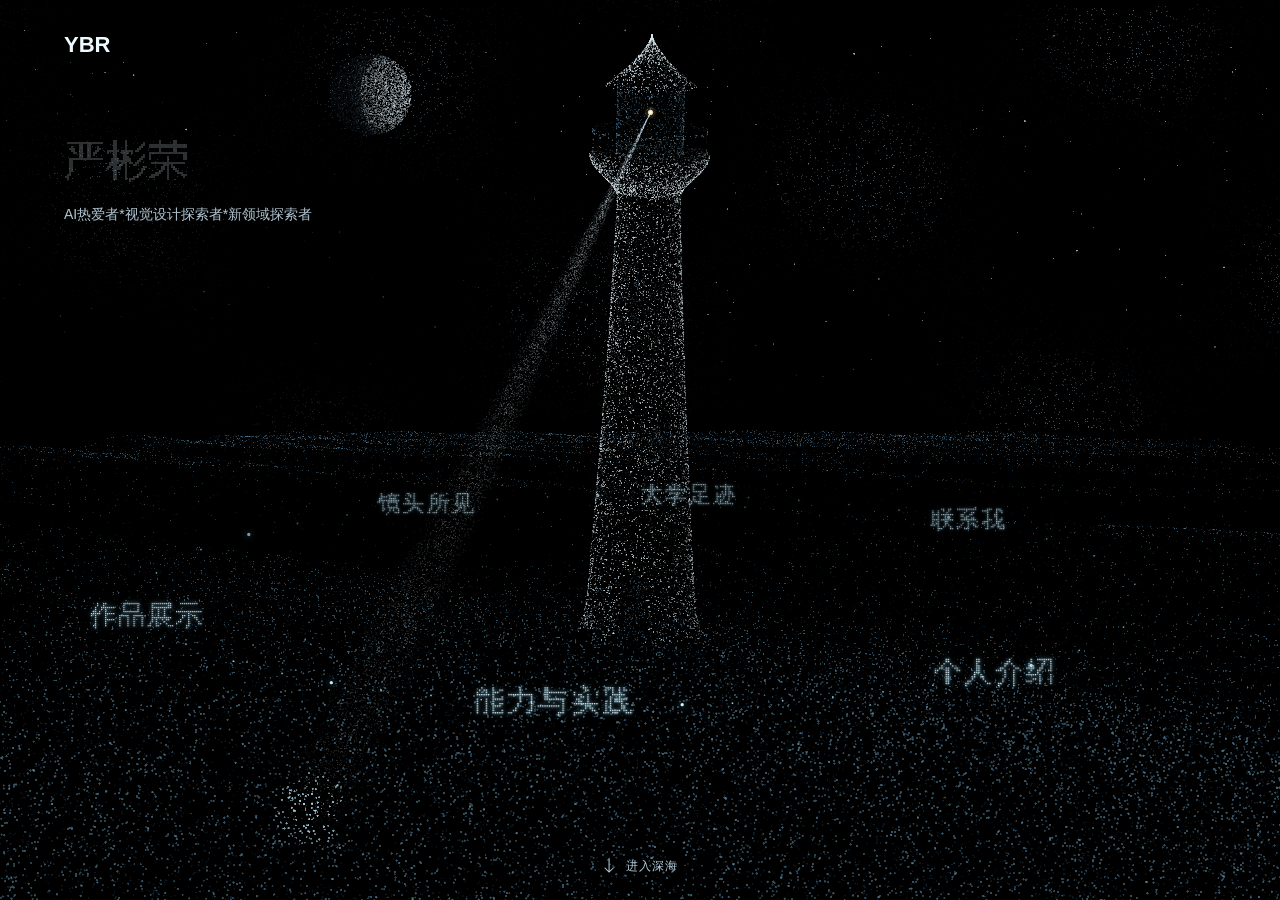
==== world-integrated-preview.html @ f66178b3 "11.15上传网站" ====
<!doctype html><html lang="zh-CN"><meta charset="utf-8"><meta name="viewport" content="width=device-width,initial-scale=1"><title>严彬荣 · 粒子海景研究</title><style>*{box-sizing:border-box}body{margin:0;background:#000;color:#effaff;font-family:'Microsoft YaHei',sans-serif;overflow:hidden}canvas{position:fixed;inset:0;width:100%;height:100%}header{position:fixed;top:32px;left:5%;right:5%;display:flex;justify-content:space-between;font-size:13px;pointer-events:none}header strong{font-size:22px}.identity{position:fixed;left:8%;top:24%;pointer-events:none}.identity h1{font-size:clamp(36px,5vw,68px);font-weight:400;letter-spacing:.12em;margin:0 0 20px}.identity p{font-size:14px;line-height:1.9;max-width:24em}.scroll-world{position:fixed;left:8%;top:49%;width:210px;height:70px;border:1px solid transparent;background:transparent;color:transparent;cursor:pointer;font:inherit}button:focus-visible{outline:2px solid #c8efff;outline-offset:5px}footer{position:fixed;bottom:25px;left:5%;right:5%;font-size:12px;display:flex;justify-content:space-between;gap:20px;color:#d7edf4}@media(max-width:650px){header{top:20px}.identity{top:18%;left:7%}.identity p{max-width:18em;font-size:12px}footer{font-size:10px}} body.reading{overflow:auto;background:#000}body.reading>canvas,body.reading>header,body.reading>.identity,body.reading>footer,body.reading>.world-links{display:none}.world-links{position:fixed;left:8%;top:48%;display:grid;grid-template-columns:170px 170px;gap:14px 12px}.world-links a{padding:17px 4px;color:#d7efff;font-size:21px;text-decoration:none;letter-spacing:.12em}.world-links a:hover{color:white}a:focus-visible{outline:2px solid #a3dafa;outline-offset:5px}#reading{display:none}body.reading #reading{display:block}section.chapter{padding:90px 9%;scroll-margin-top:80px;min-height:65vh;border-bottom:1px solid #263d4b}.chapter h2{font-size:42px;font-weight:400}.chapter p{line-height:2;max-width:48em;color:#bdcfdb}.chapter a{color:#a9d9ee}.work-grid{display:grid;grid-template-columns:repeat(3,1fr);gap:32px}.work-grid figure{margin:0}.work-grid img{width:100%;height:340px;object-fit:contain;background:#102331}.work-grid figcaption{margin-top:14px;line-height:1.8}.down-curtain{position:fixed;inset:0;background:#153f58;z-index:30;opacity:0;pointer-events:none}.down-curtain.active{animation:descend .9s both}@keyframes descend{0%{opacity:0;transform:translateY(100%)}42%,62%{opacity:1;transform:none}100%{opacity:0;transform:translateY(-100%)}}@media(max-width:650px){.world-links{left:7%;top:40%;grid-template-columns:130px 130px;gap:6px}.world-links a{font-size:17px;padding:12px 2px}.work-grid{grid-template-columns:1fr 1fr;gap:15px}.work-grid img{height:240px}section.chapter{padding:65px 7%}.chapter h2{font-size:30px}}@media(prefers-reduced-motion:reduce){.down-curtain{animation:none!important}}
header span,body>footer{display:none!important}.world-links{gap:10px 22px;grid-template-columns:180px 180px}.world-links a{min-height:58px;display:flex;align-items:center;border-radius:5px;transition:background .22s}.world-links a:hover,.world-links a:focus-visible{background:transparent}.world-links a canvas{width:176px!important;height:46px!important}.down-curtain{background:linear-gradient(180deg,#1c4f68,#0b2437 65%,#07141f)}.down-curtain::after{content:'';position:absolute;inset:0;background:radial-gradient(ellipse at 50% 40%,#93d5e32e,transparent 65%);opacity:.7}@media(max-width:650px){.world-links{left:6%;right:6%;top:auto;bottom:max(20px,env(safe-area-inset-bottom));grid-template-columns:1fr 1fr;gap:2px 14px;background:#030b12b8;padding:8px}.world-links a{min-height:48px;padding:0 8px}.world-links a canvas{width:136px!important;height:36px!important}.identity{top:16%}section.chapter{scroll-margin-top:72px}}@media(prefers-reduced-motion:reduce){.world-links a{transition:none}}
/* Typography and navigation refinement; sea particles remain unchanged. */
.identity h1{margin-bottom:16px}.identity p{color:#b0c4d1;line-height:2.15;margin:0;font-size:14px}
.world-links{grid-template-columns:180px 180px;column-gap:38px;row-gap:14px}
.world-links a{position:relative;padding:12px 0;min-height:60px;border-radius:0;background:transparent;transition:none}
.world-links a canvas{pointer-events:none}
.world-links .entry-arrow{position:absolute;left:140px;top:50%;width:16px;height:16px;color:#d7edf7;opacity:0;transform:translate(-5px,-50%);transition:opacity .22s ease-out,transform .22s ease-out;pointer-events:none}
.world-links a:hover .entry-arrow,.world-links a:focus-visible .entry-arrow{opacity:.9;transform:translate(0,-50%)}
@media(max-width:650px){.identity p{font-size:12px;line-height:2.1}.world-links{grid-template-columns:1fr 1fr;gap:4px 14px}.world-links a{min-height:48px;padding:0 8px}.world-links .entry-arrow{left:116px;width:14px;height:14px}}
@media(hover:none){.world-links .entry-arrow{opacity:.55;transform:translate(0,-50%)}}
@media(prefers-reduced-motion:reduce){.world-links .entry-arrow{transition:none}}
/* Six destinations on a quiet curved course. */
.world-links{left:8%;top:46%;width:min(460px,43vw);height:min(40vh,360px);display:block;padding:0;background:transparent}
.world-links a{position:absolute;top:calc(var(--stop)*16%);left:var(--arc);width:224px;height:72px;min-height:72px;padding:0;transform:translate(var(--pull-x,0px),var(--pull-y,0px));outline-offset:1px}
.world-links a canvas{width:224px!important;height:77px!important;position:static;display:block}
@media(max-width:900px) and (min-width:651px){.world-links{left:6%;width:40vw}.world-links a{left:calc(var(--arc)*.6)}}
@media(max-width:650px){.world-links{left:5%;right:5%;top:auto;bottom:max(12px,env(safe-area-inset-bottom));width:90%;height:auto;display:grid;grid-template-columns:1fr 1fr;gap:0 8px;background:transparent}.world-links a{position:relative;top:auto;left:auto;width:100%;height:auto;min-height:58px;aspect-ratio:224/77;transform:none}.world-links a canvas{width:100%!important;height:auto!important;aspect-ratio:224/77}}
/* Rising course: destinations progress from lower left to upper right. */
.world-links{top:47%;width:min(840px,58vw);height:min(31vh,290px)}
.world-links a{left:var(--course-x);top:var(--course-y);z-index:1}
.world-links .world-course{position:absolute;inset:0;width:100%;height:100%;overflow:visible;pointer-events:none}
.world-course .course-leg{fill:none;stroke:#7aa7bd;stroke-width:1;stroke-dasharray:1 7;stroke-linecap:round;opacity:.3;transition:opacity .3s,stroke .3s}
.world-course .course-leg.is-active{stroke:#c3e8f4;opacity:.85}
@media(min-width:651px) and (max-width:1200px){.world-links{left:6%;width:63vw}.world-links a{width:184px;height:64px;min-height:64px}.world-links a canvas{width:184px!important;height:auto!important}}
@media(max-width:650px){.world-links{top:auto;width:90%;height:auto}.world-links a{left:auto;top:auto;min-height:58px;width:100%;height:auto}.world-links .world-course{display:none}}
@media(prefers-reduced-motion:reduce){.world-course .course-leg{transition:none}}
@media(min-width:651px) and (max-width:1200px){.world-links{left:6%;top:46%;width:min(420px,85vw);height:auto;display:grid;grid-template-columns:1fr 1fr;gap:6px 12px}.world-links a{position:relative;left:auto;top:auto;width:100%;height:auto;min-height:64px;aspect-ratio:224/77}.world-links a canvas{width:100%!important;height:auto!important}.world-links .world-course{display:none}}
/* Labels alternate across a continuous, unevenly spaced S course. */
@media(min-width:1201px){.world-links a{height:44px;min-height:44px}.world-links a.label-left{margin-left:-194px}}
.world-course .course-leg{opacity:.46;stroke-dasharray:1 6;stroke-width:1.1}
/* Destination departure: gather, sink, then descend into reading. */
.world-links a{transition:opacity .22s ease-out}
.world-links.is-travelling a:not(.is-departing){opacity:.42}
.world-links.is-travelling{pointer-events:none}
.world-links a.is-departing canvas{transform-origin:var(--beacon-origin,5%) 34%;animation:waypoint-depart .44s cubic-bezier(.4,0,.25,1) both}
@keyframes waypoint-depart{0%{opacity:1;transform:translateY(0) scale(1)}24%{opacity:1;transform:translateY(-2px) scale(1.04)}65%{opacity:.8;transform:translateY(9px) scale(.58)}100%{opacity:0;transform:translateY(25px) scale(.16)}}
.down-curtain.active{animation-duration:.72s;pointer-events:auto}
@media(prefers-reduced-motion:reduce){.world-links a,.world-links a.is-departing canvas{transition:none;animation:none}}
/* The particle renderer owns departure; the curtain waits until it completes. */
.world-links a.is-departing canvas{animation:none;transform:none}
body.world-returning>canvas,body.world-returning>.identity,body.world-returning>.world-links{animation:world-return .6s ease-out both}
@keyframes world-return{from{opacity:.35}to{opacity:1}}
@media(prefers-reduced-motion:reduce){body.world-returning>canvas,body.world-returning>.identity,body.world-returning>.world-links{animation:none}}
.scroll-world{position:fixed;top:auto;left:50%;bottom:max(12px,env(safe-area-inset-bottom));transform:translateX(-50%);width:auto;height:44px;padding:10px 16px;border:0;background:transparent;color:#b4cbd9;font-size:12px;letter-spacing:.08em;z-index:2;display:flex;align-items:center;gap:10px}.scroll-world svg{width:14px;height:20px}.scroll-world:hover{color:#f0faff}body.reading>.scroll-world,body:has(.world-links.is-travelling)>.scroll-world{display:none}@media(max-width:650px){.scroll-world{bottom:auto;top:41%;left:7%;transform:none;padding-left:0}}
.down-curtain.surface-active{animation:surface-ascent .9s cubic-bezier(.4,0,.3,1) both;pointer-events:auto}
@keyframes surface-ascent{0%{opacity:0;transform:translateY(-100%)}38%,62%{opacity:1;transform:none}100%{opacity:0;transform:translateY(100%)}}
body.world-returning>canvas{animation:surface-world .85s ease-out both}body.world-returning>.identity{animation:world-return .85s ease-out both}body.world-returning>.world-links{animation:none;pointer-events:none}
@keyframes surface-world{from{opacity:.45;transform:scale(1.025);filter:blur(2px)}to{opacity:1;transform:scale(1);filter:blur(0)}}
@media(prefers-reduced-motion:reduce){.down-curtain.surface-active,body.world-returning>canvas,body.world-returning>.identity{animation:none}}
.chapter h2[data-pointer-focus]:focus{outline:none}

/* Orbit Images adapted to the six existing destinations. */
.identity{left:5%;top:clamp(90px,15vh,146px)}
.identity h1{font-size:clamp(30px,3.25vw,52px);margin-bottom:8px}
.world-links.world-orbit{
  inset:66.67% auto auto 50%;transform:translate(-50%,-50%);display:block;
  width:min(98vw,1180px);height:clamp(170px,30vh,320px);background:none;isolation:isolate;
}
.world-orbit .orbit-track{position:absolute;inset:0;width:100%;height:100%;pointer-events:none}
.orbit-track{overflow:visible}
.orbit-track ellipse{fill:none}
.orbit-particle{fill:#d5f7ff;filter:drop-shadow(0 0 3px #6ccfff)}
.world-orbit a{
  position:absolute;top:50%;left:50%;width:max-content;height:44px;min-height:44px;
  padding:0 8px;margin:0;aspect-ratio:auto;justify-content:center;
  color:#d7efff;font-size:clamp(18px,2.1vw,30px);letter-spacing:.045em;white-space:nowrap;
  text-shadow:0 2px 8px #000,0 0 4px #000;
  transform:translate(-50%,-50%) scale(var(--orbit-scale,1));opacity:var(--orbit-opacity,1);
}
.world-orbit a:hover,.world-orbit a:focus-visible{opacity:1;color:#fff;z-index:110!important}
.world-orbit a.has-particle-label{color:transparent;text-shadow:none}
.world-orbit a canvas.orbit-label-particles{
  position:absolute;inset:0;width:100%!important;height:100%!important;
  aspect-ratio:auto;pointer-events:none;filter:drop-shadow(0 0 2px #8bdcff);
}
.world-orbit a:hover .orbit-label-particles,.world-orbit a:focus-visible .orbit-label-particles{
  filter:drop-shadow(0 0 4px #a3dcff) drop-shadow(0 0 2px #4caaff);
}
.world-orbit.is-travelling a.is-departing{animation:orbit-depart .7s ease-in both}
@keyframes orbit-depart{to{opacity:0;transform:translate(-50%,0) scale(.6)}}
/* The signal travels across the selected label before the reading view appears. */
.glitch-sweep{
  position:fixed;left:0;width:100%;height:calc((25vh - 2px) / .53);transform:translateY(-50%);z-index:31;pointer-events:none;
  mask-image:linear-gradient(to right,#000 0 var(--label-start),transparent var(--label-start) var(--label-end),#000 var(--label-end) 100%);
}
.glitch-sweep::before,.glitch-sweep::after{
  content:'';position:absolute;inset:0;
  background:currentColor;
  clip-path:var(--sweep-shape);
}
.glitch-sweep::before{color:#3478ff;transform:translateY(-1px)}
.glitch-sweep::after{color:#a3dcff;transform:translateY(1px)}
.glitch-sweep{animation:glitch-scan var(--sweep-duration) linear both}
@keyframes glitch-scan{from{clip-path:inset(0 100% 0 0)}to{clip-path:inset(0)}}
.glitch-sweep.is-fading{opacity:0;transition:opacity 300ms ease-out}
body.reading:has(.glitch-sweep.is-fading) #reading{animation:glitch-reading-in 300ms ease-out both}
@keyframes glitch-reading-in{from{opacity:0}to{opacity:1}}
/* React Bits Glitch Text: offset RGB slices, adapted for a single activation. */
.world-orbit.is-travelling a.is-glitching{opacity:1}
.world-orbit a.is-glitching::before,.world-orbit a.is-glitching::after{
  content:attr(aria-label);position:absolute;inset:0;display:grid;place-items:center;
  pointer-events:none;text-shadow:none;
}
.world-orbit a.is-glitching::before{color:#3478ff;animation:orbit-glitch .16s steps(1) 3}
.world-orbit a.is-glitching::after{color:#a3dcff;animation:orbit-glitch .16s steps(1) 3 reverse}
@keyframes orbit-glitch{
  0%{clip-path:inset(15% 0 62%);transform:translate(-5px,-1px) skewX(-7deg)}
  33%{clip-path:inset(48% 0 30%);transform:translate(6px,1px) skewX(8deg)}
  66%{clip-path:inset(65% 0 12%);transform:translate(-3px,0)}
}
@media(max-width:650px){
  .identity{top:76px}
  .identity p{font-size:12px;line-height:1.65}
  .world-links.world-orbit{top:78%;height:clamp(96px,15vh,130px)}
  .world-orbit a{font-size:clamp(13px,4vw,18px);padding:0 3px}
  @media(max-height:500px){.world-links.world-orbit{top:75%}.world-orbit a{height:36px;min-height:36px}}
  .scroll-world{inset:auto auto max(12px,env(safe-area-inset-bottom)) 50%;transform:translateX(-50%);padding-left:16px}
}
@media(max-height:500px) and (orientation:landscape){
  .identity{top:56px}
  .world-links.world-orbit{height:100px}
}
@media(prefers-reduced-motion:reduce){.world-orbit.is-travelling a.is-departing{animation:none}}
</style><link rel="stylesheet" href="reading-pill.css"><link rel="stylesheet" href="reading-side-rays.css"><link rel="stylesheet" href="reading-ocean.css"><link rel="stylesheet" href="reading-exhibition.css"><canvas aria-label="粒子夜海、月亮与灯塔"></canvas><header><strong>YBR</strong><span>月光夜航 · 粒子云幕</span></header><div class="identity"><h1 style="visibility:hidden">严彬荣</h1><p>AI热爱者*视觉设计探索者*新领域探索者</p></div><footer><span>悬停文字，观察粒子聚合</span><span>月面／碎月光／云幕 · 暂未接入开场</span></footer><script src="world-lighthouse.js"></script><script>
window.worldOpeningPending=new URLSearchParams(location.search).get('embedded')==='1';
const cv=document.querySelector('canvas'),reduce=matchMedia('(prefers-reduced-motion: reduce)');const gl=cv.getContext('webgl',{alpha:false,antialias:false});const ctx=gl?createParticleRenderer():null;if(!ctx)document.querySelector('.identity h1').style.visibility='visible';
function createParticleRenderer(){const vs='attribute vec3 p;attribute vec4 color;uniform vec2 viewport;uniform float density;varying vec4 tint;void main(){gl_Position=vec4(p.x/viewport.x*2.0-1.0,1.0-p.y/viewport.y*2.0,0.0,1.0);gl_PointSize=p.z*density;tint=color;}',frag='precision mediump float;varying vec4 tint;void main(){float r=length(gl_PointCoord-vec2(.5));if(r>.5)discard;gl_FragColor=vec4(tint.rgb,tint.a*(1.0-smoothstep(.3,.5,r)));}';function shader(type,src){const a=gl.createShader(type);gl.shaderSource(a,src);gl.compileShader(a);if(!gl.getShaderParameter(a,gl.COMPILE_STATUS))throw Error(gl.getShaderInfoLog(a));return a}const program=gl.createProgram();gl.attachShader(program,shader(gl.VERTEX_SHADER,vs));gl.attachShader(program,shader(gl.FRAGMENT_SHADER,frag));gl.linkProgram(program);if(!gl.getProgramParameter(program,gl.LINK_STATUS))throw Error(gl.getProgramInfoLog(program));gl.useProgram(program);const buffer=gl.createBuffer();gl.bindBuffer(gl.ARRAY_BUFFER,buffer);for(const [name,size,offset] of [['p',3,0],['color',4,12]]){const at=gl.getAttribLocation(program,name);gl.enableVertexAttribArray(at);gl.vertexAttribPointer(at,size,gl.FLOAT,false,28,offset)}gl.enable(gl.BLEND);gl.blendFunc(gl.SRC_ALPHA,gl.ONE_MINUS_SRC_ALPHA);let vertices=new Float32Array(3000000),cursor=0;const palette=new Map();const viewport=gl.getUniformLocation(program,'viewport'),density=gl.getUniformLocation(program,'density');return {globalAlpha:1,fillStyle:'#000',setTransform(){},fillRect(x,y,w,h){if(w===W&&h===H){cursor=0;gl.viewport(0,0,cv.width,cv.height);gl.clearColor(0,0,0,1);gl.clear(gl.COLOR_BUFFER_BIT);return}let c=palette.get(this.fillStyle);if(!c){const n=parseInt(this.fillStyle.slice(1),16);c=[(n>>16)/255,((n>>8)&255)/255,(n&255)/255];palette.set(this.fillStyle,c)}vertices[cursor++]=x+w/2;vertices[cursor++]=y+h/2;vertices[cursor++]=w;vertices[cursor++]=c[0];vertices[cursor++]=c[1];vertices[cursor++]=c[2];vertices[cursor++]=this.globalAlpha},flush(){gl.uniform2f(viewport,W,H);gl.uniform1f(density,dpr);gl.bufferData(gl.ARRAY_BUFFER,vertices.subarray(0,cursor),gl.DYNAMIC_DRAW);gl.drawArrays(gl.POINTS,0,cursor/7)}}}let W,H,dpr,frame=0;let mouse={x:-1000,y:-1000},view={x:0,y:0};window.addEventListener('pointermove',e=>{mouse={x:e.clientX,y:e.clientY}});document.documentElement.addEventListener('pointerleave',()=>{mouse={x:-1000,y:-1000}});let seed=365;function rand(){seed=(seed*1664525+1013904223)>>>0;return seed/4294967296}const skyPoints=Array.from({length:24000},()=>({x:rand(),y:rand()*.47,r:rand(),z:rand()}));// Fixed sparse stars use their own seed, preserving all existing scene samples.
const stars=(()=>{let starSeed=7319;const sr=()=>{starSeed=(starSeed*1664525+1013904223)>>>0;return starSeed/4294967296};return Array.from({length:260},()=>({x:sr(),y:.025+sr()*.405,r:sr(),a:sr()}))})();let namePoints=[];const sea=Array.from({length:16000},()=>({x:(rand()-.5)*110,z:2+rand()*115,r:rand(),p:rand()*6.28}));// Perspective-aware foreground sampling: uniformly sample screen depth, then unproject onto the water plane.
const extraSea=Array.from({length:28000},()=>{const depth=.10+rand()*.52,z=1.86/depth;return {x:(rand()-.5)*z/ .62,z,r:rand(),p:rand()*6.28}});sea.push(...extraSea);
function resize(){if(!ctx)return;W=innerWidth;H=innerHeight;dpr=Math.min(devicePixelRatio,1.5);cv.width=W*dpr;cv.height=H*dpr;ctx.setTransform(dpr,0,0,dpr,0,0);const nc=document.createElement('canvas');nc.width=400;nc.height=110;const nt=nc.getContext('2d');nt.font=getComputedStyle(document.querySelector('h1')).font;nt.fillText('严彬荣',0,parseFloat(getComputedStyle(document.querySelector('h1')).fontSize)*.95+12);const nd=nt.getImageData(0,0,400,110).data;namePoints=[];for(let y=0;y<110;y+=2)for(let x=0;x<400;x+=2)if(nd[(y*400+x)*4+3]>100)namePoints.push({x,y});if(reduce.matches)draw(0)}function dot(x,y,r,c,alpha=1){x+=view.x;y+=view.y;if(!reduce.matches&&mouse.x>-100){const dx=x-mouse.x,dy=y-mouse.y,distanceSquared=dx*dx+dy*dy;if(distanceSquared>0&&distanceSquared<4225){const dist=Math.sqrt(distanceSquared),force=1-dist/65;x+=dx/dist*force*9;y+=dy/dist*force*9}}ctx.globalAlpha=alpha;ctx.fillStyle=c;ctx.fillRect(x-r,y-r,r*2,r*2)}function swell(x,z,t){return Math.sin(x*.26+z*.34-t*.85)*.42+Math.sin(x*.15-z*.21-t*.57)*.18}function beginParticleFrame(){
  ctx.globalAlpha=1;ctx.fillStyle='#000';ctx.fillRect(0,0,W,H);const vx=mouse.x>-100?(mouse.x/W-.5)*8:0,vy=mouse.x>-100?(mouse.y/H-.5)*5:0;view.x+=((reduce.matches?0:vx)-view.x)*.05;view.y+=((reduce.matches?0:vy)-view.y)*.05;
}
function drawSky(t, heightScale = 1){
  for(const p of skyPoints){const flow=t*(.001+.0015*p.z);const nx=(p.x+flow)%1,ny=p.y+Math.sin(nx*11+t*.12+p.z)*.009;const cloud=.5+.25*Math.sin(nx*12+ny*16-t*.10)+.25*Math.sin(nx*21-ny*12+t*.07);const reading=nx<.36&&ny>.20?.48:1;dot(nx*W,ny*H*heightScale,.30+p.r*.45,cloud>.72?'#83a8c3':'#31516e',(.025+.48*Math.pow(Math.max(0,(cloud-.2)/.8),2))*reading)}
}
let worldDrawFrame=0;
function scheduleWorldDraw(){if(ctx&&!worldDrawFrame)worldDrawFrame=requestAnimationFrame(draw)}
function draw(ms){worldDrawFrame=0;if(!ctx)return;if(window.worldOpeningPending||document.body.classList.contains("reading")||document.body.classList.contains("reading-portal-active")||document.hidden){window.worldPaused=true;return}window.worldPaused=false;const t=reduce.matches?0:ms/1000;beginParticleFrame();// Correlated cloud movement: no independent random twinkle or star streaks.
drawSky(t);
const sunX=W*(W<=650?.46:.29),sunY=H*(W<=650?.085:.105);
// Quiet, fixed stars: a few bright points, softened near the moon and identity.
for(const p of stars){const x=p.x*W,y=p.y*H;const moonDist=Math.hypot((x-sunX)/H,(y-sunY)/H),moonFade=Math.min(1,Math.max(0,(moonDist-.053)/.09));const textFade=p.x<.43&&p.y>.15?.38:1;const horizonFade=Math.min(1,(.46-p.y)/.12);const alpha=(.38+p.a*.38)*moonFade*textFade*horizonFade;dot(x,y,p.r>.95?1.15:p.r>.72?.82:.56,p.r>.95?'#e4eef7':'#a4bfd6',alpha)}
seed=888;for(let i=0;i<4400;i++){const a=rand()*6.283,r=Math.sqrt(rand()),px=Math.cos(a)*r,py=Math.sin(a)*r;const sphereZ=Math.sqrt(Math.max(0,1-r*r));const light=Math.max(0,px*.75+sphereZ*.52);const crater=.76+.12*Math.sin(px*19+py*11)*Math.sin(py*23-px*8);const cloudShade=.90+.08*Math.sin(t*.12);dot(sunX+px*H*.045,sunY+py*H*.045,.5+rand()*.5,light>.30?'#d9e8f2':'#4a6784',(.10+light*.60)*crater*cloudShade)}
const horizon=H*.46,f=W<650?W*.95:W*.62;
const light = lighthouse.pose(W, H, f, horizon, t, swell);
for (const p of sea) {
  const wave = swell(p.x, p.z, t);
  const x = W * .5 + p.x / p.z * f;
  const y = horizon + (3 + wave) / p.z * f + Math.sin(p.x * .12 + p.z * .21) * 1.5;
  if (x < -5 || x > W + 5 || y > H + 5) continue;
  const distanceSquared = ((x - light.spotX) ** 2 + (y - light.spotY) ** 2) / light.radius ** 2;
  const intensity = Math.max(0, 1 - distanceSquared) ** 1.7;
  const size = Math.min(1.25, .25 + f / p.z * .008) * (p.r * .45 + .7);
  dot(x, y, size, intensity > .16 ? '#a9d7ec' : p.r > .5 ? '#659ab8' : '#2c577e',
    .16 + p.r * .38 + intensity * .48);
}
lighthouse.draw(light, dot);
const nr=document.querySelector('h1').getBoundingClientRect();for(const p of namePoints)dot(nr.left+p.x,nr.top+p.y-12,.8,'#e9f8ff',.95);ctx.globalAlpha=1;ctx.flush();frame++;if(!reduce.matches)scheduleWorldDraw()}window.addEventListener('resize',resize);reduce.onchange=()=>{if(!reduce.matches)scheduleWorldDraw();else draw(0)};window.seaPreviewState=()=>({renderer:'WebGL POINTS',points:skyPoints.length+sea.length,frame});resize();if(!reduce.matches)scheduleWorldDraw();
</script><script src="content.js"></script><nav class="world-links world-orbit" aria-label="世界栏目入口"><svg class="orbit-track" aria-hidden="true"><ellipse cx="0" cy="0" rx="1" ry="1"/></svg></nav><div class="world-glow-cursor" aria-hidden="true"></div><div id="reading"><div class="reading-react-particles" aria-hidden="true"></div><div class="reading-glow-cursor" aria-hidden="true"></div><div class="reading-side-rays" aria-hidden="true"></div><canvas class="reading-laser" aria-hidden="true"></canvas><div class="reading-beam" aria-hidden="true"></div><nav class="reading-nav pill-nav" data-items="pill" aria-label="内容导航"></nav><main></main><div class="reading-floor" aria-hidden="true"></div></div><div class="reading-portal-transition" aria-hidden="true" hidden></div><div class="down-curtain" aria-hidden="true"></div><button type="button" class="scroll-world" aria-label="进入深海，进入个人介绍长页"><svg viewBox="0 0 16 22" aria-hidden="true"><path d="M8 2v16m-5-5 5 5 5-5" fill="none" stroke="currentColor" stroke-width="1.2"/></svg><span>进入深海</span></button><template id="reading-exhibition-template"><div class="exhibition" id="exhibition" tabindex="-1" aria-label="作品展台">
<div class="toolbar"><div class="tabs" role="tablist" aria-label="作品分类"><button role="tab" aria-selected="true" id="poster-tab" aria-controls="poster-panel">海报</button><button role="tab" aria-selected="false" id="ppt-tab" aria-controls="ppt-panel" tabindex="-1">PPT</button></div><div class="tools"><div class="immersive-control"><button type="button" class="squish-switch" id="immersive-switch" aria-describedby="immersive-switch-text" role="switch" aria-checked="false" aria-label="沉浸式展台" title="进入沉浸式展台"><span class="squish-switch__track" aria-hidden="true"><span class="squish-switch__thumb"></span></span><span id="immersive-switch-text">点击进入沉浸式界面</span></button></div></div></div>
<div id="poster-panel" role="tabpanel" aria-labelledby="poster-tab">
<div class="art-space">
<div class="catalogue" id="catalogue" aria-label="横向作品列表"><div class="rail" id="rail"></div></div>
<article class="feature" id="feature" hidden>
<div class="feature-type"><p>A FANTASY JUNGLE EXPEDITION</p><h2><span>LET THE</span><span>FOREST</span><span>SLEEP</span></h2><div class="feature-caption"><span>别惊动这片森林</span><span>奇幻探险 / 海报</span></div></div>
<div class="hero-art" id="original"><img src="我的作品/海报文件/印刷网格风/别惊动这片森林.png" alt="巨蟒、食人植物与狐狸探险者构成的奇幻森林海报"></div>
<div class="feature-note">DON’T WAKE<br>WHAT LIES WITHIN.</div>
</article>
<div class="edge edge-left" aria-hidden="true">←</div><div class="edge edge-right" aria-hidden="true">→</div>
</div>
<div class="stage-footer"><p id="hint">鼠标左/右半屏浏览 · 点击作品展开</p></div>
</div>
<div id="ppt-panel" role="tabpanel" aria-labelledby="ppt-tab" hidden><div class="ppt-content"><h2>PPT 作品</h2><div id="ppt-links"></div></div></div>
<p class="notice" id="notice" role="status" aria-live="polite"></p>
</div></template><script src="world-orbit.js"></script><link rel="stylesheet" href="journey-branches.css"><link rel="stylesheet" href="assets/journey-folder.css"><script src="assets/journey-folder.js"></script><script src="journey-branches.js"></script><link rel="stylesheet" href="email-split-flap.css"><script src="email-split-flap.js"></script><script src="world-navigation.js"></script><script src="work-exhibition-content.js"></script><script src="work-exhibition.js"></script><link rel="stylesheet" href="assets/site-galleries.css"><script src="assets/site-galleries.js" defer></script><script src="work-exhibition-depth.js"></script><script src="reading-laser.js"></script><script src="reading-side-rays.js"></script><script src="reading-ocean.js"></script><script src="world-opening-bridge.js"></script></html>
---- reading-pill.css ----
/* React Bits Pill Nav item styles adapted for the staggered reading navigation. */
.pill-nav__item {
  position: relative;
  display: inline-flex;
  align-items: center;
  justify-content: center;
  height: 100%;
  padding: 0 var(--pn-x);
  border: 0;
  border-radius: 999px;
  background: none;
  color: var(--pn-text);
  font-family: inherit;
  font-size: inherit;
  line-height: inherit;
  font-weight: 500;
  letter-spacing: -0.005em;
  white-space: nowrap;
  text-decoration: none;
  cursor: pointer;
  outline: none;
  overflow: hidden;
  isolation: isolate;
  transition: color 0.25s ease;
}

.pill-nav__slot[data-lit] .pill-nav__item,
.pill-nav__item[aria-current] {
  color: var(--pn-strong);
}

.pill-nav[data-items='pill'] {
  --pn-item-gap: 3px;
}

.pill-nav[data-items='pill'] .pill-nav__item {
  background: var(--pn-tile);
  box-shadow: var(--pn-tile-rim);
  color: var(--pn-strong);
}

.pill-nav__item:focus-visible,
.pill-nav__row:focus-visible {
  outline: 2px solid var(--pn-ring);
  outline-offset: -2px;
}

.pill-nav__face {
  display: inline-flex;
  align-items: center;
  gap: 0.45em;
  transition: transform 0.36s cubic-bezier(0.22, 1, 0.36, 1);
}

.pill-nav__face svg {
  width: 1.15em;
  height: 1.15em;
  flex: none;
}

.pill-nav__face-alt {
  position: absolute;
  inset: 0;
  display: inline-flex;
  align-items: center;
  justify-content: center;
  gap: 0.45em;
  color: var(--pn-pill-ink);
  transform: translateY(var(--pn-roll));
  transition: transform 0.36s cubic-bezier(0.22, 1, 0.36, 1);
}

.pill-nav__face-alt svg {
  width: 1.15em;
  height: 1.15em;
  flex: none;
}

.pill-nav__slot[data-on] .pill-nav__face,
.pill-nav__slot:is(:hover, :focus-within) .pill-nav__face {
  transform: translateY(calc(var(--pn-roll) * -1));
  transition-duration: 0.5s;
}

.pill-nav__slot[data-on] .pill-nav__face-alt,
.pill-nav__slot:is(:hover, :focus-within) .pill-nav__face-alt {
  transform: translateY(0);
  transition-duration: 0.5s;
}

.pill-nav__fill {
  position: absolute;
  top: 100%;
  left: 50%;
  z-index: -1;
  width: var(--pn-fill, 200%);
  height: var(--pn-fill, 200%);
  margin: calc(var(--pn-fill, 200%) / -2) 0 0 calc(var(--pn-fill, 200%) / -2);
  border-radius: 50%;
  background: var(--pn-pill);
  transform: scale(0);
  transition: transform 0.36s cubic-bezier(0.4, 0, 0.2, 1);
  pointer-events: none;
}

.pill-nav__slot[data-on] .pill-nav__fill,
.pill-nav__slot:is(:hover, :focus-within) .pill-nav__fill {
  transform: scale(1);
  transition: transform 0.55s cubic-bezier(0.22, 1, 0.36, 1);
}
---- reading-side-rays.css ----
.side-rays{position:relative;width:100%;height:100%;overflow:hidden;pointer-events:none}.side-rays__canvas{position:absolute;inset:0;display:block;width:100%;height:100%}.stroke-text{display:block;width:100%;line-height:0}.stroke-text--hover{cursor:pointer}.stroke-text__svg{display:block;width:100%;max-width:var(--stroke-text-width, 600px);height:auto;margin:0 auto;overflow:visible}.stroke-text__stroke,.stroke-text__fill{user-select:none}.particles-container{position:relative;width:100%;height:100%;overflow:hidden}.particles-canvas{position:absolute;inset:0;display:block;width:100%;height:100%}.glow-cursor{position:relative;width:100%;height:100%;overflow:hidden}.glow-cursor__canvas{position:absolute;inset:0;display:block;width:100%;height:100%;pointer-events:none;user-select:none}.glow-cursor__content{position:relative;z-index:1;width:100%;height:100%}.hyperspeed{position:absolute;inset:0;overflow:hidden;touch-action:pan-y;-webkit-tap-highlight-color:transparent;-webkit-touch-callout:none;user-select:none}.hyperspeed canvas{display:block;width:100%;height:100%}.balatro{position:relative;width:100%;height:100%;overflow:hidden}.balatro__canvas{position:absolute;inset:0;display:block;width:100%;height:100%}
---- reading-ocean.css ----
#reading {
  --aurora: #69e6f1;
  --track-x: calc(100% - 10.5rem);
  position: relative;
  isolation: isolate;
}
#reading main { position: relative; z-index: 1; padding-right: 21rem; }
#reading .chapter { scroll-margin-top: 0; border-bottom: 0; overflow-wrap: anywhere; }
#reading canvas, .reading-beam { pointer-events: none; }
#reading .reading-laser { z-index: 0; }
.reading-floor { height: clamp(11rem, 32vh, 24rem); pointer-events: none; }

.reading-nav {
  position: absolute;
  inset: 0;
  z-index: 2;
  pointer-events: none;
  --pn-inner: 42px;
  --pn-roll: 46px;
  --pn-x: 12px;
  --pn-tile: color-mix(in srgb, var(--aurora) 25%, #062233);
  --pn-tile-rim: inset 0 0 0 1px #8de9fa24, 0 0 18px #69e6f129;
  --pn-strong: #e7feff;
  --pn-pill: var(--aurora);
  --pn-pill-ink: #082333;
  --pn-ring: white;
}
.reading-nav .pill-nav__slot {
  position: absolute;
  left: var(--track-x);
  transform: translate(-88%, -50%);
  height: var(--pn-inner);
  opacity: 0;
  visibility: hidden;
  transition: opacity .24s ease, visibility .24s;
}
.reading-nav .pill-nav__slot:nth-child(even) { transform: translate(-12%, -50%); }
.reading-nav .pill-nav__slot.is-lit { opacity: 1; visibility: visible; pointer-events: auto; }
.reading-nav .pill-nav__item { font-size: 13px; }
.reading-beam { display: none; }
#reading[data-laser-fallback] .reading-beam {
  display: block;
  position: absolute;
  left: var(--track-x);
  top: 0;
  width: 24px;
  height: var(--front, 0px);
  transform: translateX(-50%);
  background: linear-gradient(90deg, transparent, #69e6f14d, var(--aurora) 50%, #69e6f14d, transparent);
}
#reading[data-laser-fallback] .reading-floor {
  background: radial-gradient(ellipse at 75% 100%, #b8fbff, #298ea6 20%, #2a5589 46%, transparent 76%);
  opacity: var(--spill, 0);
}
@media (max-width: 760px) {
  #reading { --track-x: calc(100% - 6.25rem); }
  #reading main { padding-right: 0; }
  #reading .chapter { padding-top: 108px; }
  .reading-nav { --pn-x: 9px; }
  .reading-nav .pill-nav__slot:nth-child(even) { transform: translate(-18%, -50%); }
  #reading .reading-laser { opacity: .62; }
}
@media (prefers-reduced-motion: reduce) {
  .reading-nav *, .reading-nav .pill-nav__slot { transition: none; }
}


#reading { --track-x: calc(100% - 12rem); }
#reading main { padding-right: 24rem; }
.reading-nav { position: fixed; --pn-inner: clamp(29px, 9vh, 58px); --pn-x: 18px; }
.reading-nav .pill-nav__slot { --from-beam: inset(-20% -10px -20% 100%); }
.reading-nav .pill-nav__slot:nth-child(even) { --from-beam: inset(-20% 100% -20% -10px); }
.reading-nav[data-items="pill"] .pill-nav__item {
  border-radius: 0;
  background: none;
  box-shadow: none;
  overflow: visible;
  font-size: clamp(13px, 2.6vh, 17px);
}
.reading-nav .pill-nav__item:focus-visible {
  outline: 2px solid #bafaff;
  outline-offset: 2px;
}
.reading-nav .pill-nav__slot[data-on] .pill-nav__face,
.reading-nav .pill-nav__slot:is(:hover, :focus-within) .pill-nav__face { transform: none; }
.reading-nav .pill-nav__face {
  color: var(--aurora);
  font-weight: 600;
  text-shadow: 0 1px 2px #032436, 0 0 8px #7deeff70;
}
@supports (background-clip: text) {
  .reading-nav .pill-nav__face {
    background: linear-gradient(180deg, #efffff, var(--aurora) 72%);
    background-clip: text;
    color: transparent;
    text-shadow: none;
    filter: drop-shadow(0 1px 1px #032436) drop-shadow(0 0 4px #7deeff80);
  }
}
.reading-nav .pill-nav__item:is(:hover, :focus-visible) .pill-nav__face { filter: brightness(1.25) drop-shadow(0 0 5px #7deeff); }

#reading[data-laser-fallback] .reading-beam { position: fixed; }
@media (max-width: 760px) {
  #reading { --track-x: calc(100% - 6.5rem); }
  #reading main { padding-right: 6.5rem; }
  #reading .chapter { padding-top: 65px; }
  .reading-nav { --pn-x: 8px; --pn-inner: clamp(27px, 8vh, 46px); }
  .reading-nav[data-items="pill"] .pill-nav__item { font-size: 12px; }
  .reading-nav .pill-nav__slot { transform: translate(-78%, -50%); }
  .reading-nav .pill-nav__slot:nth-child(even) { transform: translate(-16%, -50%); }
}
@media (prefers-reduced-motion: no-preference) {
  .reading-nav .pill-nav__slot.is-draining {
    visibility: visible;
    opacity: 1;
  }
  .reading-nav .is-draining .pill-nav__face { animation: aurora-drain .42s .12s ease-in both; }
}

@keyframes aurora-drain {
  from { clip-path: inset(-20% -10px); opacity: 1; }
  to { clip-path: var(--from-beam); opacity: 0; }
}

#reading .reading-side-rays {
  position: fixed;
  top: 0;
  left: 0;
  pointer-events: none;
  z-index: 0;
  width: min(76vw, 72rem);
  height: 77vh;
  mask-image: linear-gradient(to right, #000 64%, transparent), linear-gradient(to bottom, #000 60%, transparent);
  mask-composite: intersect;
}
@media (max-width: 760px) {
  #reading .reading-side-rays { width: 94vw; height: 60vh; }
}

.reading-nav .pill-nav__face { position: relative; }
.reading-nav .reading-label-stroke {
  position: absolute;
  inset: 0 -2px;
  display: grid;
  align-items: center;
  pointer-events: none;
}
.reading-nav .reading-label-stroke:empty { display: none; }
.reading-nav .pill-nav__face:has(.stroke-text__svg) .reading-label-text { visibility: hidden; }
.reading-nav .is-lit .stroke-text__stroke { animation: aurora-outline-settle .24s .52s both; }
.reading-nav .is-draining .stroke-text__stroke { opacity: 1; }
.reading-nav .is-draining .stroke-text__fill { animation: aurora-white-fade .22s .12s both; }
@keyframes aurora-outline-settle { from { opacity: 1; } to { opacity: 0; } }
@keyframes aurora-white-fade { from { opacity: 1; } to { opacity: 0; } }
@media (prefers-reduced-motion: reduce) {
  .reading-nav .pill-nav__face:has(.stroke-text__svg) .reading-label-text { visibility: visible; }
  .reading-nav .reading-label-stroke { display: none; }
}

.reading-nav .reading-label-stroke .stroke-text__svg {
  width: 100%;
  height: auto;
}

#reading .reading-react-particles,
#reading .reading-glow-cursor {
  position: fixed;
  inset: 0;
  pointer-events: none;
}
#reading .reading-react-particles { z-index: 0; }
#reading .reading-glow-cursor { z-index: 3; }
#reading:has(#exhibition.immersed) .reading-glow-cursor { visibility: hidden; }

.reading-portal-transition {
  position: fixed;
  inset: 0;
  z-index: 42;
  overflow: hidden;
  background: #020711;
  animation: portal-transition-in .24s ease-out both;
}
.reading-portal-transition[hidden] { display: none; }
.reading-portal {
  position: absolute;
  left: 50%;
  top: 50%;
  width: min(64vmin, 620px);
  aspect-ratio: 1;
  pointer-events: none;
  animation: reading-portal-approach 1.5s cubic-bezier(.55, .02, .8, .65) both;
}
.reading-portal-water, .reading-portal-rim {
  position: absolute;
  inset: 0;
  border-radius: 50%;
}
.reading-portal-water { overflow: hidden; box-shadow: inset 0 0 30px #89f5ff; }
.reading-portal-rim {
  inset: -5%;
  background: repeating-conic-gradient(from 0deg, #d5ffff 0deg 1deg, #67e6fb90 2deg, transparent 4deg 7deg);
  mask-image: radial-gradient(transparent 61%, #000 66%, #000 68%, transparent 72%);
  filter: drop-shadow(0 0 8px #75edff);
  animation: reading-portal-rim-spin 3.8s linear infinite;
}
@keyframes reading-portal-rim-spin { to { rotate: 360deg; } }
@keyframes reading-portal-approach {
  0% { opacity: 1; transform: translate(-50%, -50%) scale(.82); }
  78% { transform: translate(-50%, -50%) scale(1.08); }
  100% { opacity: 1; transform: translate(-50%, -50%) scale(5.8); }
}
@keyframes portal-transition-in { from { opacity: 0; } }

.world-glow-cursor { position: fixed; inset: 0; z-index: 3; pointer-events: none; }
body.reading .world-glow-cursor,
body.reading-portal-active .world-glow-cursor,
body:has(.world-links[inert]) .world-glow-cursor { display: none; }
.reading-portal-transition .hyperspeed {
  touch-action: none;
  mask-image: radial-gradient(circle closest-side, transparent 39%, #000 66%);
}

.reading-portal-transition.is-preparing {
  visibility: hidden;
  pointer-events: none;
  animation: none;
}
.reading-portal-transition.is-preparing .reading-portal {
  transform: translate(-50%, -50%);
  animation: none;
}
---- reading-exhibition.css ----
@font-face{font-family:Exhibition;src:url('assets/exhibition-display.ttf')}
@scope (#exhibition, #image-dialog) {
[hidden] { display: none !important; }
*{box-sizing:border-box}html{scroll-behavior:smooth;scrollbar-color:#718b94 #080f14}body{margin:0;background:#080f14;color:#dce6e8;font:14px/1.6 'Microsoft YaHei',sans-serif}button,a{-webkit-tap-highlight-color:transparent}button{font:inherit;color:inherit;cursor:pointer}button{background:none;border:0}button:focus-visible,a:focus-visible{outline:2px solid #c9e9ef;outline-offset:5px}button:disabled{opacity:.3;cursor:default}a{color:inherit;text-underline-offset:5px}::selection{background:#b39c62;color:#111c18}.page-header{display:flex;justify-content:space-between;margin:30px 5vw;color:#aabdc4;font-size:11px;letter-spacing:.12em}.page-header a{text-decoration:none}.section-head{margin:90px 8vw 46px;display:flex;align-items:flex-end;justify-content:space-between}.section-head h1{font-size:38px;font-weight:400;margin:0;letter-spacing:.08em}.section-head h1 span{display:block;font:14px Exhibition,sans-serif;letter-spacing:.12em;color:#8ba5b0;margin-top:8px}.section-head p{color:#a9bdc6;margin:0 0 5px}:scope.exhibition{--paper:#e7dfc6;--gold:#c9ad68;position:relative;background:#111918;margin:0 3vw;color:var(--paper);isolation:isolate;transition:background .7s ease}:scope.exhibition.expanded{background:#17251f}.toolbar{height:76px;padding:0 3vw;display:flex;justify-content:space-between;align-items:center;border-bottom:1px solid #ffffff16;gap:16px}.tabs{display:flex;gap:28px;align-self:stretch}.tabs button{padding:0 4px;color:#acb9b3;border-bottom:1px solid transparent}.tabs button[aria-selected=true]{color:#ede4cc;border-color:#c9ad68}.tools{display:flex;gap:20px;font-size:12px}.tools button{padding:10px 0}.tools span{margin-left:12px}.art-space{height:clamp(400px,46vw,640px);position:relative;overflow:hidden}.catalogue{height:100%;overflow-x:auto;overflow-y:hidden;scrollbar-width:none;display:flex;align-items:center;overscroll-behavior-x:contain;touch-action:pan-x pan-y}.catalogue::-webkit-scrollbar{display:none}.rail{display:flex;gap:14px;padding:0 10vw;align-items:center;min-width:max-content;height:100%}.spine{width:clamp(70px,7vw,110px);height:58%;padding:0;position:relative;flex-shrink:0;transition:width .5s cubic-bezier(.16,1,.3,1),transform .5s;overflow:hidden;background:#23302a}.spine img{width:100%;height:100%;object-fit:cover;filter:grayscale(1) brightness(.6);transition:filter .5s,transform .7s}.spine:hover img,.spine:focus-visible img,.spine[aria-pressed=true] img{filter:none}.spine:hover{transform:translateY(-9px)}.spine[aria-pressed=true]{width:clamp(110px,12vw,190px)}.spine .spine-number{position:absolute;bottom:12px;left:12px;font:11px Exhibition,sans-serif;color:white;text-shadow:0 1px 4px #000}.edge{position:absolute;top:0;bottom:0;width:6%;display:flex;align-items:center;justify-content:center;pointer-events:none;opacity:0;transition:opacity .2s;background:#0c151b99}.edge-left{left:0}.edge-right{right:0}:scope.exhibition.edge-l .edge-left,:scope.exhibition.edge-r .edge-right{opacity:1}.stage-footer{min-height:86px;display:flex;align-items:center;justify-content:space-between;gap:20px;margin:0 3vw;border-top:1px solid #ffffff20}.selection{display:flex;gap:24px;align-items:center}.selection #counter{font:11px Exhibition,sans-serif;color:#b3baaa;white-space:nowrap}.stage-footer p{font-size:11px;color:#b9c5be}.arrows{display:flex;gap:12px}.arrows button{border:1px solid #65716a;width:36px;height:36px}.feature{height:100%;position:relative;display:grid;grid-template-columns:1fr 1fr;align-items:center;padding:22px 12% 22px 8%;gap:3%;animation:arrive .7s cubic-bezier(.16,1,.3,1)}.feature-type{z-index:2;position:relative}.feature-type>p{font:10px Exhibition,sans-serif;letter-spacing:.21em;color:var(--gold);margin:0 0 20px}.feature h2{font-family:Exhibition,sans-serif;font-stretch:condensed;font-weight:800;font-size:clamp(64px,8.5vw,132px);line-height:.91;letter-spacing:-.035em;margin:0;color:var(--paper)}.feature h2 span{display:block}.feature h2 span:last-child{color:var(--gold)}.feature-caption{margin-top:35px;display:flex;flex-direction:column;gap:4px;font-size:12px;color:#c0c6b6}.feature-caption span:last-child{font-size:10px;color:#aeb9aa}.hero-art{height:100%;min-height:0;max-width:100%;padding:0;position:relative;justify-self:center;aspect-ratio:1122/1402}.hero-art img{width:100%;height:100%;object-fit:contain;display:block;filter:none}.hero-art>span{position:absolute;bottom:10px;right:10px;padding:5px 9px;background:#08120ddd;font-size:10px;color:#f0e9d7;opacity:0;transition:opacity .2s}.hero-art:hover>span,.hero-art:focus-visible>span{opacity:1}.feature-note{position:absolute;right:2%;bottom:26px;writing-mode:vertical-rl;font:9px/1.7 Exhibition,sans-serif;letter-spacing:.1em;color:#aeb9aa}.preview-note{margin:18px 6vw;color:#8fa5ae;font-size:11px}.notice{position:absolute;left:3vw;bottom:0;transform:translateY(100%);margin:0;color:#d6c699;font-size:12px;z-index:4}.ppt-content{padding:70px 8%;min-height:450px}.ppt-content h2{font-size:32px;font-weight:400}.ppt-content p{color:#b5c0b9}.ppt-content a{display:block;margin:20px 0}.after{padding:150px 8vw 180px;min-height:85vh}.after>span{color:#96adb8;font-size:12px}.after h2{font-size:52px;font-weight:400;margin:25px 0}.after p{color:#a4b9c3}.after a{display:inline-block;margin-top:40px;font-size:12px}:scope.immersed{position:fixed;inset:0;z-index:20;margin:0;display:flex;flex-direction:column}:scope.immersed .art-space{height:calc(100dvh - 164px);min-height:0}:scope.immersed #poster-panel{flex:1;min-height:0}:scope.immersed .feature{padding-top:28px;padding-bottom:28px}:scope.immersed .feature h2{font-size:clamp(75px,10vw,160px)}:scope.immersed .notice{bottom:94px;transform:none;background:#15221d;padding:5px 10px}dialog{border:0;background:#07100ff5;color:#fff;padding:55px 20px 20px;max-width:100vw;max-height:100dvh;width:100vw;height:100dvh}dialog::backdrop{background:#000c}dialog img{display:block;max-width:100%;height:100%;object-fit:contain;margin:auto}dialog button{position:fixed;right:25px;top:15px;background:#14211d;padding:8px 15px}@keyframes arrive{from{opacity:.3;transform:translateY(22px)}to{opacity:1;transform:none}}@media(min-width:1600px){.feature{padding-left:14%;padding-right:14%}}@media(max-width:700px){.page-header{font-size:9px;margin:22px 6vw}.section-head{margin:65px 6vw 30px;display:block}.section-head h1{font-size:28px}.section-head p{margin-top:20px;font-size:12px}:scope.exhibition{margin:0 12px}.toolbar{height:66px;padding:0 18px}.tabs{gap:20px}.tools{gap:12px;font-size:11px}.art-space{height:440px}.rail{gap:9px;padding:0 30px}.spine{width:65px;height:65%}.spine[aria-pressed=true]{width:115px}.stage-footer{margin:0 18px;gap:12px;flex-wrap:wrap;padding:18px 0;min-height:100px}.selection{gap:14px;font-size:12px}.stage-footer p{order:3;flex-basis:100%;margin:0;font-size:10px}.arrows{gap:8px}.arrows button{width:30px;height:30px}.feature{grid-template-columns:1fr;grid-template-rows:auto minmax(0,1fr);gap:15px;padding:20px 24px}.expanded .art-space{height:730px;max-height:none}.feature-type>p{font-size:8px;letter-spacing:.12em;margin:0 0 12px}.feature h2{font-size:52px;line-height:.92}.feature h2 span{display:inline}.feature h2 span:after{content:' '}.feature-caption{margin-top:12px;flex-direction:row;justify-content:space-between;font-size:10px;gap:8px}.feature-caption span:last-child{font-size:9px}.hero-art{max-width:100%;height:100%;min-height:0}.hero-art>span{opacity:1}.feature-note{display:none}:scope.immersed .art-space,:scope.immersed.expanded .art-space{height:calc(100dvh - 170px);min-height:0}:scope.immersed .feature{padding:16px 22px}:scope.immersed .feature h2{font-size:clamp(30px,8vw,48px)}:scope.immersed .feature-caption{margin-top:9px}.after{padding:100px 7vw}.after h2{font-size:36px}.after p{font-size:12px}.edge{display:none}}@media(prefers-reduced-motion:reduce){html{scroll-behavior:auto}*,*:before,*:after{animation:none!important;transition:none!important}}
@media(max-width:700px){.feature{grid-template-columns:minmax(0,1fr)}.feature-type{min-width:0}.feature h2{font-size:44px}.feature h2 span:first-child{display:block}.feature h2 span:nth-child(2){margin-right:.15em}.hero-art{width:100%;max-width:100%;aspect-ratio:auto}:scope.immersed .feature h2{font-size:36px}}
.spine[aria-pressed=true]{width:clamp(70px,7vw,110px)}:scope.exhibition.closing .catalogue{animation:catalogue-return .65s cubic-bezier(.16,1,.3,1)}:scope.exhibition.opening .feature-type h2 span{animation:title-open .7s cubic-bezier(.16,1,.3,1) both}:scope.exhibition.opening .feature-type h2 span:nth-child(2){animation-delay:70ms}:scope.exhibition.opening .feature-type h2 span:nth-child(3){animation-delay:130ms}
@keyframes catalogue-return{from{opacity:.1;transform:scale(1.08)}to{opacity:1;transform:none}}
@keyframes title-open{from{opacity:0;transform:translateY(30px);clip-path:inset(100% 0 0)}to{opacity:1;transform:none;clip-path:inset(0)}}
@media(max-width:700px){.spine[aria-pressed=true]{width:65px}.tabs button:disabled{opacity:.6}:scope.immersed .toolbar{gap:8px}.tools{gap:10px}}:scope.exhibition.immersed{margin:0}
.depth-canvas{position:absolute;inset:0;width:100%;height:100%;pointer-events:none;z-index:1;visibility:hidden}.depth-active .depth-canvas{visibility:visible}.depth-active .spine img{opacity:0}.depth-active .spine:hover{transform:none}.depth-active .spine{background:transparent}.expanded .depth-canvas{display:none}@media(prefers-reduced-motion:reduce){.depth-canvas{display:none}.depth-active .spine img{opacity:1}}
.depth-active .spine-number{visibility:hidden}
/* Per-piece art direction. Only expanded surfaces inherit the artwork palette. */
.expanded[data-piece=bread]{--paper:#402410;--gold:#795024;background:#eee1c9;color:#402410}
.expanded[data-piece=bread] .feature h2{font-family:Georgia,'Times New Roman',serif;font-size:clamp(56px,5.7vw,84px);font-weight:400;line-height:1.05;letter-spacing:-.035em}
.expanded[data-piece=bread] .feature-caption,.expanded[data-piece=bread] .feature-caption span:last-child,.expanded[data-piece=bread] .feature-note,.expanded[data-piece=bread] .stage-footer p,.expanded[data-piece=bread] .selection #counter{color:#6b4a32}
.expanded[data-piece=bread] .toolbar,.expanded[data-piece=bread] .stage-footer{border-color:#40241033}
.expanded[data-piece=bread] .tabs button{color:#6b4a32}.expanded[data-piece=bread] .tabs button[aria-selected=true]{color:#402410;border-color:#795024}.expanded[data-piece=bread] .arrows button{border-color:#795024}
.expanded[data-piece=bread] button:focus-visible{outline-color:#402410}
.expanded[data-piece=stars]{--paper:#e7e7da;--gold:#a9cae2;background:#0a1c30}
.expanded[data-piece=stars] .feature{grid-template-columns:.9fr 1.3fr;padding-left:6%;padding-right:6%;gap:4%}
.expanded[data-piece=stars] .feature h2{font-weight:400;font-size:clamp(48px,5.5vw,86px);line-height:1.03;letter-spacing:.005em}
.expanded[data-piece=stars] .hero-art{width:100%;height:auto;max-height:100%;aspect-ratio:3/2}
.expanded[data-piece=stars] .hero-art img{width:100%;height:auto;max-height:100%;object-fit:contain}
.expanded[data-piece=stars] .feature-type>p{color:#a9cae2}
.expanded[data-piece=stars] .feature-caption,.expanded[data-piece=stars] .feature-caption span:last-child,.expanded[data-piece=stars] .feature-note{color:#bbcad7}
@media(max-width:700px){
.expanded[data-piece=bread] .feature h2{font-size:38px;line-height:1.02}.expanded[data-piece=bread] .feature h2 span{display:inline}.expanded[data-piece=bread] .feature h2 span:first-child{display:block}
.expanded[data-piece=stars] .feature{grid-template-columns:minmax(0,1fr);padding:22px;gap:18px}.expanded[data-piece=stars] .feature h2{font-size:34px;line-height:1.04}.expanded[data-piece=stars] .feature h2 span{display:block}.expanded[data-piece=stars] .hero-art{align-self:center}
}
.notice:empty{display:none}
/* The shared interaction shell adopts each work's palette; full artwork stays intact. */
.exhibition.expanded{background:var(--surface,#17251f);color:var(--paper,#e7dfc6)}
.expanded .feature-caption,.expanded .feature-caption span:last-child,.expanded .feature-note,.expanded .stage-footer p,.expanded .selection #counter{color:var(--muted,#bcc5b7)}
.expanded .tabs button{color:var(--muted)}.expanded .tabs button[aria-selected=true]{color:var(--paper);border-color:var(--gold)}
.expanded .toolbar,.expanded .stage-footer{border-color:color-mix(in srgb,var(--paper) 25%,transparent)}.expanded .arrows button{border-color:var(--muted)}.expanded button:focus-visible{outline-color:var(--paper)}
.feature-type>p:empty,.feature-note:empty{display:none}
.expanded[data-piece=bookshop] .feature h2{font-size:clamp(56px,7vw,108px);font-weight:400;letter-spacing:.005em}
.expanded[data-piece=repair] .feature{grid-template-columns:1fr 1fr;padding:28px 8%;gap:7%}.expanded[data-piece=repair] .hero-art{grid-column:1;grid-row:1}.expanded[data-piece=repair] .feature-type{grid-column:2;grid-row:1}
.expanded[data-piece=repair] .feature h2{font-family:Georgia,serif;font-size:clamp(45px,4.4vw,70px);font-weight:400;line-height:1.1}
.expanded[data-piece=coffee] .feature h2{font-family:Georgia,serif;font-style:italic;font-weight:400;font-size:clamp(58px,7vw,100px);line-height:1.05}
.expanded[data-piece=records] .feature h2{font-size:clamp(52px,5.8vw,84px);font-weight:600;line-height:1.05}
.expanded[data-piece=plants] .feature h2{font-family:Georgia,serif;font-size:clamp(50px,5vw,76px);line-height:1.07;font-weight:400}
.expanded[data-piece=lost] .feature h2{font-size:clamp(42px,4.8vw,70px);font-weight:500;line-height:1.12;letter-spacing:.01em}
.expanded[data-piece=sunset] .feature h2{font-size:clamp(72px,8vw,120px);font-weight:900;line-height:.92}
.expanded[data-layout=square] .hero-art{aspect-ratio:1;width:100%;height:auto;max-height:100%}
.expanded[data-layout=square] .hero-art img{max-height:100%;object-fit:contain}
.expanded[data-layout=landscape] .feature{grid-template-columns:.9fr 1.3fr;padding-left:6%;padding-right:6%;gap:4%}
.expanded[data-layout=landscape] .hero-art{aspect-ratio:3/2;width:100%;height:auto;max-height:100%}
.expanded[data-layout=panorama] .feature{grid-template-columns:minmax(0,1fr);grid-template-rows:auto minmax(0,1fr);gap:20px;padding:24px 7%}
.expanded[data-layout=panorama] .feature-type{display:flex;align-items:center;justify-content:space-between;gap:30px}
.expanded[data-layout=panorama] .feature h2{font-family:Georgia,serif;font-weight:400;font-style:italic;font-size:clamp(40px,4.8vw,70px);line-height:1.08}
.expanded[data-layout=panorama] .feature h2 span{display:inline}.expanded[data-layout=panorama] .feature h2 span+span:before{content:' '}
.expanded[data-layout=panorama] .feature-caption{margin:0;flex-shrink:0;text-align:right}
.expanded[data-layout=panorama] .hero-art{width:100%;height:100%;aspect-ratio:auto}
@media(max-width:700px){
.expanded[data-piece=bookshop] .feature h2{font-size:42px;line-height:.98}
.expanded[data-piece=repair] .feature{grid-template-columns:minmax(0,1fr);grid-template-rows:auto minmax(0,1fr);gap:16px;padding:18px 22px}.expanded[data-piece=repair] .feature-type{grid-column:1;grid-row:1}.expanded[data-piece=repair] .hero-art{grid-column:1;grid-row:2}.expanded[data-piece=repair] .feature h2{font-size:32px;line-height:1.08}
.expanded[data-piece=coffee] .feature h2{font-size:40px}.expanded[data-piece=records] .feature h2{font-size:34px}.expanded[data-piece=plants] .feature h2{font-size:33px}.expanded[data-piece=lost] .feature h2{font-size:30px}.expanded[data-piece=sunset] .feature h2{font-size:43px}
.expanded[data-layout=landscape] .feature{grid-template-columns:minmax(0,1fr);padding:20px 22px;gap:16px}.expanded[data-layout=landscape] .hero-art{align-self:center}
.expanded[data-layout=panorama] .feature{padding:22px;gap:20px}.expanded[data-layout=panorama] .feature-type{display:block}.expanded[data-layout=panorama] .feature h2{font-size:38px}.expanded[data-layout=panorama] .feature h2 span{display:block}.expanded[data-layout=panorama] .feature h2 span+span:before{content:none}.expanded[data-layout=panorama] .feature-caption{margin-top:15px;text-align:left}.expanded[data-layout=panorama] .hero-art{align-self:center}
}
.expanded[data-layout=panorama] .hero-art{height:auto;aspect-ratio:2;align-self:center}
.opening .feature-type{animation:exhibit-title-arrive .6s .1s both cubic-bezier(.16,1,.3,1)}@keyframes exhibit-title-arrive{from{opacity:0;transform:translateY(12px)}to{opacity:1;transform:none}}:scope.exhibition.closing .catalogue{animation:exhibit-books-return .65s cubic-bezier(.16,1,.3,1)}@keyframes exhibit-books-return{from{opacity:.15}to{opacity:1}}
/* Public typography: geometric sans direction, separate from exhibit lettering. */
@font-face{font-family:ExhibitionUI;src:local('Noto Sans SC');font-weight:100 900;font-style:normal;font-display:swap}
.page-header,.section-head,.tabs,.tools,.selection,.stage-footer,.preview-note,.notice,.after,.ppt-content,#close-image{font-family:ExhibitionUI,'Microsoft YaHei',sans-serif}
.section-head h1{font-size:48px;font-weight:750;line-height:1.12;letter-spacing:.035em;color:#e2edf0}
.section-head h1 span{font-family:Exhibition,sans-serif;font-size:13px;font-weight:500;line-height:1.4;letter-spacing:.16em;text-transform:uppercase;margin-top:16px;color:#9ab2bd}
.section-head p{font-size:13px;font-weight:400;line-height:1.8;letter-spacing:.025em;color:#afc0c8}
.tabs button{font-size:14px;font-weight:650;letter-spacing:.05em}
.tools{font-size:12px;font-weight:500;letter-spacing:.015em}
.selection{font-size:13px;font-weight:550;letter-spacing:.015em}.selection #counter{font-family:Exhibition,sans-serif;font-weight:500;font-variant-numeric:tabular-nums;letter-spacing:.035em}
.stage-footer p{font-size:11px;font-weight:400;line-height:1.7;letter-spacing:.025em}.preview-note{font-size:11px;line-height:1.8}.page-header{font-weight:500}.after h2{font-weight:700;letter-spacing:.025em}
@media(max-width:700px){.section-head h1{font-size:34px;letter-spacing:.03em}.section-head h1 span{font-size:11px;margin-top:12px;letter-spacing:.13em}.section-head p{font-size:12px;letter-spacing:.01em}.tabs button{font-size:13px}.tools{font-size:11px}.selection{font-size:11px;letter-spacing:0}.stage-footer p{font-size:10px;letter-spacing:0}.preview-note{font-size:10px}}

}

#reading:has(#exhibition.immersed) .reading-nav { visibility: hidden; }
#reading:has(#exhibition.immersed) .reading-nav .pill-nav__slot { visibility: hidden; }
#reading:has(#exhibition.immersed) main { z-index: 3; }
#reading #exhibition:not(.immersed) { margin-inline: 0; }
#reading #exhibition .feature h2 { line-height: .92; }

/* The full-screen exhibit keeps the ocean at the current reading depth. */
#reading #exhibition,
#reading #exhibition.expanded {
  background: transparent;
}
#reading #exhibition .edge {
  background: none;
  text-shadow: 0 1px 5px #03101c;
}
#reading:has(#exhibition.immersed) main {
  visibility: hidden;
}
#reading #exhibition.immersed {
  visibility: visible;
  --paper: #effaff !important;
  --gold: #a5eaf3 !important;
  --muted: #c2d6df !important;
  color: var(--paper);
}

#reading .exhibition.immersed #hint {
  font-size: clamp(14px, 1.25vw, 18px);
  font-weight: 500;
}

/* Track geometry and colors adapted from React Bits Squish Switch. */
#reading .exhibition .squish-switch {
  position: relative;
  display: grid;
  justify-items: center;
  gap: 5px;
  width: auto;
  height: auto;
  padding: 0;
  border: 0;
  background: transparent;
  cursor: pointer;
}
#reading .squish-switch span { margin-left: 0; }
#reading .squish-switch__track {
  position: relative;
  display: block;
  width: 76px;
  height: 38px;
  border-radius: 19px;
  background: #05080b;
  box-shadow: inset 0 0 0 1px #415761;
  transition: background-color 320ms ease;
}
#reading .squish-switch__thumb {
  position: absolute;
  left: 0;
  top: 4px;
  display: block;
  width: 30px;
  height: 30px;
  border-radius: 15px;
  background: #7a9baa;
  transform: translateX(4px);
}
#reading .squish-switch[aria-checked="true"] .squish-switch__track {
  background: #8bd7ec;
}
#reading .squish-switch[aria-checked="true"] .squish-switch__thumb {
  background: #122a38;
  transform: translateX(42px);
}
#reading .squish-switch:focus-visible {
  outline: 2px solid #baf2ff;
  outline-offset: 3px;
  border-radius: 19px;
}
#reading .exhibition #hint {
  font-size: clamp(14px, 1.25vw, 18px);
  font-weight: 500;
}
@media (prefers-reduced-motion: reduce) {
  #reading .squish-switch__track { transition: none; }
}

#reading .immersive-control {
  display: grid;
  justify-items: center;
  gap: 5px;
}
#immersive-switch-text {
  color: #c1dce8;
  font-size: 12px;
  line-height: 1.3;
}

#reading #exhibition.expanded:is([data-piece=plush], [data-piece=glass]) .feature {
  grid-template-columns: minmax(0, .9fr) minmax(0, 1.1fr);
  gap: clamp(12px, 3vw, 48px);
  padding: clamp(12px, 3vh, 30px) 7%;
}

#reading #exhibition.expanded:is([data-piece=plush], [data-piece=glass]) .feature-type {
  display: flex;
  flex-direction: column;
  min-width: 0;
}

#reading #exhibition.expanded:is([data-piece=plush], [data-piece=glass]) .feature h2 {
  text-transform: uppercase;
  text-wrap: balance;
}

#reading #exhibition.expanded:is([data-piece=plush], [data-piece=glass]) .feature-type > p {
  text-transform: uppercase;
}

#reading #exhibition.expanded:is([data-piece=plush], [data-piece=glass]) .hero-art {
  width: 100%;
  height: 100%;
  aspect-ratio: auto;
}

#reading #exhibition.expanded:is([data-piece=plush], [data-piece=glass])[data-layout=stacked] .feature {
  grid-template-columns: minmax(0, 1fr);
  grid-template-rows: auto minmax(0, 1fr);
  gap: 12px;
  text-align: center;
}

#reading #exhibition.expanded:is([data-piece=plush], [data-piece=glass])[data-layout=stacked] .feature h2 {
  font-size: clamp(48px, min(7.2vw, 12vh), 112px);
}

#reading #exhibition.expanded:is([data-piece=plush], [data-piece=glass])[data-layout=stacked] .feature-type > p {
  align-self: center;
  margin-bottom: 10px;
}

#reading #exhibition .feature-caption {
  display: none;
}

#reading #exhibition.expanded:is([data-piece=plush], [data-piece=glass])[data-layout=stacked] .feature h2 span {
  display: inline;
}

@media (max-width: 700px) {
  #reading #exhibition.expanded:is([data-piece=plush], [data-piece=glass]) .feature {
    grid-template-columns: minmax(0, 1fr);
    grid-template-rows: auto minmax(0, 1fr);
    gap: 12px;
  }

  #reading #exhibition.expanded:is([data-piece=plush], [data-piece=glass]) .feature h2,
  #reading #exhibition.expanded:is([data-piece=plush], [data-piece=glass])[data-layout=stacked] .feature h2 {
    font-size: 36px;
  }

  #reading #exhibition.expanded:is([data-piece=plush], [data-piece=glass]) .feature-type > p {
    margin-bottom: 9px;
  }

  #reading #exhibition.expanded:is([data-piece=plush], [data-piece=glass]) .feature h2 span::after {
    content: none;
  }
}
---- journey-branches.css ----
.branched-menu {
  --bm-w: 240px;
  --bm-ink: #f5f5f5;
  --bm-accent: #f5f5f5;
  --bm-line: #3f3f46;
  --bm-font: 14px;
  --bm-row: 40px;
  --bm-indent: 40px;
  --bm-line-w: 1.5;
  --bm-draw: 400ms;
  --bm-fold: 300ms;
  --bm-ease-out: cubic-bezier(0.23, 1, 0.32, 1);
  --bm-muted: color-mix(in srgb, var(--bm-ink) 55%, transparent);

  position: relative;
  display: flex;
  flex-direction: column;
  width: fit-content;
  max-width: min(var(--bm-w), 100%);
  padding-left: 14px;
  color: var(--bm-ink);
  font-family: inherit;
  font-size: var(--bm-font);
  line-height: 1.2;
}

.branched-menu::before {
  content: '';
  position: absolute;
  top: 8px;
  bottom: 0;
  left: 0;
  width: 2px;
  border-radius: 1px;
  background: linear-gradient(to bottom, var(--bm-line) 0%, var(--bm-line) 55%, transparent 100%);
}

.branched-menu__marker {
  position: absolute;
  top: -1px;
  left: 0;
  z-index: 1;
  width: 2px;
  height: 16px;
  border-radius: 1px;
  background: var(--bm-accent);
  opacity: 0;
  transition:
    top 220ms var(--bm-ease-out),
    opacity 150ms ease;
}

.branched-menu__marker[data-on] {
  opacity: 1;
}

.branched-menu__section {
  display: flex;
  flex-direction: column;
}

.branched-menu__head {
  display: block;
  margin: 0;
  padding: 9px 0;
  border: 0;
  background: none;
  color: var(--bm-muted);
  font: inherit;
  font-size: calc(var(--bm-font) + 1px);
  font-weight: 500;
  text-align: left;
  cursor: pointer;
  outline: none;
  -webkit-tap-highlight-color: transparent;
  transition: color 200ms ease;
}

.branched-menu__section[data-open] .branched-menu__head,
.branched-menu__head[data-active] {
  color: var(--bm-ink);
}

@media (hover: hover) and (pointer: fine) {
  .branched-menu__head:hover {
    color: var(--bm-ink);
  }
}

.branched-menu__body {
  display: grid;
  grid-template-rows: 0fr;
  transition: grid-template-rows var(--bm-fold) var(--bm-ease-out);
}

.branched-menu__section[data-open] .branched-menu__body {
  grid-template-rows: 1fr;
}

.branched-menu__fold {
  min-height: 0;
  overflow: hidden;
}

.branched-menu__tree {
  position: relative;
  padding: 6px 0;
  box-sizing: border-box;
}

.branched-menu__lines {
  position: absolute;
  top: 0;
  left: 0;
  overflow: visible;
  opacity: 0;
  pointer-events: none;
  transition: opacity 200ms ease;
}

.branched-menu__section[data-open] .branched-menu__lines {
  opacity: 1;
  transition: opacity 250ms ease 100ms;
}

.branched-menu__base,
.branched-menu__reach {
  fill: none;
  stroke-width: var(--bm-line-w);
  stroke-linecap: round;
  stroke-linejoin: round;
}

.branched-menu__base {
  stroke: var(--bm-line);
}

.branched-menu__reach {
  stroke: var(--bm-accent);
  transition: stroke-dashoffset var(--bm-draw) var(--bm-ease-out);
}

.branched-menu__item {
  display: flex;
  align-items: center;
  gap: 8px;
  width: 100%;
  height: var(--bm-row);
  margin: 0;
  padding: 0 0 0 var(--bm-indent);
  border: 0;
  background: none;
  color: var(--bm-muted);
  font: inherit;
  text-align: left;
  cursor: pointer;
  outline: none;
  box-sizing: border-box;
  -webkit-tap-highlight-color: transparent;
  transition: color 200ms ease;
}

@media (hover: hover) and (pointer: fine) {
  .branched-menu__item:hover {
    color: var(--bm-ink);
  }
}

.branched-menu__item[data-active] {
  color: var(--bm-accent);
  font-weight: 500;
}

.branched-menu__icon {
  display: inline-flex;
  flex: none;
}

.branched-menu__label {
  white-space: nowrap;
}

@media (prefers-reduced-motion: reduce) {
  .branched-menu__marker {
    transition: opacity 150ms ease;
  }

  .branched-menu__body {
    transition: none;
  }

  .branched-menu__reach {
    transition: none;
  }
}

#journey .branched-menu button {
  position: static;
  height: auto;
  min-height: 36px;
  width: auto;
}
#journey .branched-menu button.branched-menu__item {
  min-height: var(--bm-row);
  padding-block: 5px;
}
#journey .branched-menu button:focus-visible { outline: 2px solid #a3dafa; }
#journey .branched-menu__label { white-space: normal; overflow-wrap: anywhere; }
#journey .branched-menu { --bm-w: 680px; --bm-font: 18px; }

.branched-menu__heading {
  display: flex;
  align-items: center;
  gap: 12px;
}

.journey-folder {
  position: relative;
  z-index: 2;
  flex: 0 0 60px;
  height: 48px;
}
.journey-folder[data-open] { z-index: 3; }
.journey-folder .folder-root {
  position: absolute;
  bottom: 0;
  left: 0;
  transform-origin: bottom left;
  transform: scale(0.36);
  transition: transform 240ms ease;
}
.journey-folder[data-open] .folder-root { transform: scale(1); }
.journey-folder .folder-photo img { object-fit: contain; }

@media (prefers-reduced-motion: reduce) {
  .journey-folder .folder-root { transition: none; }
}
---- assets/journey-folder.css ----
.folder-root{--folder-ground: rgba(0, 0, 0, .42);--folder-ground-soft: rgba(0, 0, 0, .26);--folder-focus: #ffffff;position:relative;display:inline-block;width:var(--folder-w);height:calc(var(--folder-tab-h) + var(--folder-h));vertical-align:middle;user-select:none;-webkit-user-select:none;-webkit-tap-highlight-color:transparent}.folder-root[data-theme=light]{--folder-ground: rgba(24, 22, 40, .16);--folder-ground-soft: rgba(24, 22, 40, .1);--folder-focus: #18181b}.folder-stage{position:absolute;inset:0;perspective:var(--folder-depth);perspective-origin:calc(var(--folder-w) / 2) calc(var(--folder-tab-h) + var(--folder-h) / 2);cursor:pointer;outline:none;isolation:isolate}.folder-layer{position:absolute;top:0;left:0;transform-origin:0 0;will-change:transform}.folder-ground{z-index:1;width:var(--folder-w);pointer-events:none}.folder-root[data-mode=book] .folder-ground,.folder-cast{height:var(--folder-h);border-radius:var(--folder-front-radius);box-shadow:0 calc(1px * var(--folder-scale)) calc(2px * var(--folder-scale)) var(--folder-ground),0 calc(10px * var(--folder-scale)) calc(28px * var(--folder-scale)) var(--folder-ground-soft)}.folder-cast{z-index:1;width:var(--folder-w);height:calc(var(--folder-h) - var(--folder-front-y) + var(--folder-tab-h));pointer-events:none}.folder-root[data-mode=flap] .folder-ground{height:calc(var(--folder-h) * .14);margin-top:calc(var(--folder-h) * -.07);border-radius:50%;background:var(--folder-ground);filter:blur(calc(var(--folder-h) * .05))}.folder-back{z-index:4;width:var(--folder-w);height:calc(var(--folder-tab-h) + var(--folder-h))}.folder-back-fill{position:absolute;inset:0}.folder-gutter{position:absolute;top:var(--folder-tab-h);bottom:0;left:0;width:calc(12px * var(--folder-scale));background:linear-gradient(90deg,#0000001f,#0000);opacity:var(--folder-gutter, 0)}.folder-back-rim{position:absolute;inset:0;overflow:visible;pointer-events:none}.folder-focus{fill:none;stroke:none}.folder-stage:focus-visible .folder-focus{stroke:var(--folder-focus);stroke-width:2}.folder-tab-text{position:absolute;top:0;display:flex;height:var(--folder-tab-h);box-sizing:border-box;align-items:center;justify-content:center;padding-top:calc(1px * var(--folder-scale));overflow:hidden;color:var(--folder-tab-ink);opacity:var(--folder-label, 1);font-size:calc(10.5px * var(--folder-scale));font-weight:600;letter-spacing:-.005em;line-height:1;text-overflow:ellipsis;white-space:nowrap}.folder-measure{left:0;width:auto;padding:0;visibility:hidden;pointer-events:none}.folder-item{z-index:10;width:var(--folder-doc-w);height:var(--folder-doc-h);overflow:hidden;border-radius:calc(7px * var(--folder-scale));background:var(--folder-paper);box-shadow:0 0 0 .5px #0000000f,0 calc(1px * var(--folder-scale)) calc(2px * var(--folder-scale)) #0000001f,0 calc((2px + var(--folder-lift, 0) * 16px) * var(--folder-scale)) calc((5px + var(--folder-lift, 0) * 26px) * var(--folder-scale)) rgba(0,0,0,calc(.1 + var(--folder-lift, 0) * .14));outline:none}.folder-root[data-open] .folder-item{cursor:pointer}.folder-root[data-draggable] .folder-item{cursor:grab;touch-action:none}.folder-root[data-dragging],.folder-root[data-dragging] *{cursor:grabbing!important}.folder-item:focus-visible{outline:2px solid var(--folder-focus);outline-offset:3px}.folder-shade{z-index:39;width:var(--folder-w);height:var(--folder-front-h);border-radius:var(--folder-front-radius);background:linear-gradient(90deg,#00000057,#00000029);filter:blur(calc(6px * var(--folder-scale)));opacity:0;pointer-events:none}.folder-front{z-index:40;width:var(--folder-w);height:var(--folder-front-h)}.folder-face{position:absolute;inset:0;overflow:hidden;border-radius:var(--folder-front-radius)}.folder-face:after{content:"";position:absolute;inset:0;border-radius:inherit;background:linear-gradient(rgba(255,255,255,var(--folder-glint, 0)),rgba(255,255,255,var(--folder-glint, 0))),rgba(0,0,0,var(--folder-dim, 0));pointer-events:none}.folder-face-inner,.folder-front[data-face=inner] .folder-face-outer{visibility:hidden}.folder-face-inner{left:-1px}.folder-front[data-face=inner] .folder-face-inner{visibility:visible}.folder-inner-gutter{position:absolute;top:0;bottom:0;left:0;width:calc(12px * var(--folder-scale));background:linear-gradient(90deg,#0000001f,#0000)}.folder-root[data-variant=solid] .folder-back-fill,.folder-root[data-variant=solid] .folder-face-inner{background:linear-gradient(180deg,var(--folder-inside-top),var(--folder-inside-bottom))}.folder-root[data-variant=solid] .folder-face-outer{background:linear-gradient(160deg,var(--folder-front-top) 0%,var(--folder-base) 48%,var(--folder-front-bottom) 100%);box-shadow:inset 0 1px #ffffff47,inset 0 0 0 1px #ffffff0d}.folder-root[data-variant=glass] .folder-back-fill{background:linear-gradient(180deg,var(--folder-inside-top),var(--folder-inside-bottom))}.folder-root[data-variant=glass] .folder-face-outer,.folder-root[data-variant=glass] .folder-face-inner{background:linear-gradient(160deg,#ffffff57,#ffffff14 46%,#ffffff29),rgba(var(--folder-rgb),.24);box-shadow:inset 0 0 0 1px #ffffff57,inset 0 1px #fff9;-webkit-backdrop-filter:blur(var(--folder-frost)) saturate(1.8);backdrop-filter:blur(var(--folder-frost)) saturate(1.8)}.folder-root[data-gl] .folder-face{visibility:hidden}.folder-glass{position:absolute;z-index:40;pointer-events:none}.folder-root[data-variant=matte] .folder-back-fill,.folder-root[data-variant=matte] .folder-face-inner{background:var(--folder-inside-bottom)}.folder-root[data-variant=matte] .folder-face-outer{background:var(--folder-base)}.folder-doc{display:flex;height:100%;box-sizing:border-box;flex-direction:column;gap:calc(6px * var(--folder-scale));padding:calc(14px * var(--folder-scale)) calc(13px * var(--folder-scale))}.folder-doc-title{overflow:hidden;margin-bottom:calc(4px * var(--folder-scale));color:var(--folder-paper-text);font-size:calc(11px * var(--folder-scale));font-weight:600;letter-spacing:-.01em;line-height:1.2;text-overflow:ellipsis;white-space:nowrap}.folder-doc-text{margin-top:calc(-6px * var(--folder-scale));margin-bottom:calc(4px * var(--folder-scale));color:var(--folder-paper-ink-strong);font-size:calc(9px * var(--folder-scale));line-height:1.3}.folder-doc-heading{width:56%;height:calc(7px * var(--folder-scale));flex:none;margin-bottom:calc(4px * var(--folder-scale));border-radius:999px;background:var(--folder-paper-ink-strong)}.folder-doc-line{height:calc(4px * var(--folder-scale));flex:none;border-radius:999px;background:var(--folder-paper-ink)}.folder-doc-block{height:calc(40px * var(--folder-scale));flex:none;margin:calc(3px * var(--folder-scale)) 0;border-radius:calc(5px * var(--folder-scale));background:var(--folder-paper-ink);opacity:.75}.folder-photo{position:absolute;inset:calc(5px * var(--folder-scale));overflow:hidden;border-radius:calc(3px * var(--folder-scale))}.folder-photo img{display:block;width:100%;height:100%;object-fit:cover;pointer-events:none;-webkit-user-drag:none}
---- email-split-flap.css ----
.split-flap-text {
  position: relative;
  display: inline-flex;
  align-items: center;
  gap: var(--split-flap-gap, 6px);
  color: var(--split-flap-text-color, #f8fafc);
  font-family: 'SFMono-Regular', 'Roboto Mono', 'Cascadia Code', 'Liberation Mono', Menlo, monospace;
  font-size: var(--split-flap-font-size, 52px);
  font-weight: 760;
  line-height: 1;
  letter-spacing: 0.035em;
  white-space: pre;
  user-select: none;
  font-variant-numeric: tabular-nums;
}

.split-flap-text__sr {
  position: absolute;
  width: 1px;
  height: 1px;
  padding: 0;
  margin: -1px;
  overflow: hidden;
  clip: rect(0, 0, 0, 0);
  white-space: nowrap;
  border: 0;
}

.split-flap-text__tile {
  position: relative;
  flex: none;
  width: 0.78em;
  height: 1.08em;
  overflow: hidden;
  border-radius: var(--split-flap-radius, 8px);
  background:
    radial-gradient(circle at 50% 0%, rgba(255, 255, 255, 0.16), transparent 44%),
    linear-gradient(
      180deg,
      color-mix(in srgb, var(--split-flap-tile-color, #111827) 82%, white),
      var(--split-flap-tile-color, #111827)
    );
  box-shadow:
    0 0.035em 0.08em rgba(255, 255, 255, 0.08) inset,
    0 -0.05em 0.1em rgba(0, 0, 0, 0.38) inset,
    0 calc(0.16em * var(--split-flap-lift, 1)) calc(0.38em * var(--split-flap-lift, 1))
      rgba(0, 0, 0, var(--split-flap-drop, 0.28));
  perspective: 10em;
  transform-style: preserve-3d;
  isolation: isolate;
}

.split-flap-text__tile::before {
  content: '';
  position: absolute;
  z-index: 8;
  top: calc(50% - var(--split-flap-hinge, 1px) / 2);
  left: 0;
  width: 100%;
  height: var(--split-flap-hinge, 1px);
  background: linear-gradient(
    90deg,
    transparent,
    rgba(255, 255, 255, 0.18) 18%,
    rgba(0, 0, 0, var(--split-flap-hinge-shade, 0.64)) 50%,
    rgba(255, 255, 255, 0.14) 82%,
    transparent
  );
  box-shadow:
    0 -1px 0 rgba(255, 255, 255, 0.08),
    0 1px 0 rgba(0, 0, 0, 0.5);
  pointer-events: none;
}

.split-flap-text__tile::after {
  content: '';
  position: absolute;
  inset: 0;
  z-index: 9;
  border: 1px solid rgba(255, 255, 255, 0.08);
  border-radius: inherit;
  box-shadow: 0 0 0 1px rgba(0, 0, 0, 0.2) inset;
  pointer-events: none;
}

.split-flap-text__half,
.split-flap-text__flap {
  position: absolute;
  left: 0;
  width: 100%;
  height: 50%;
  overflow: hidden;
  background:
    linear-gradient(180deg, rgba(255, 255, 255, 0.07), transparent 34%), var(--split-flap-tile-color, #111827);
  backface-visibility: hidden;
}

.split-flap-text__half--top,
.split-flap-text__flap--front {
  top: 0;
}

.split-flap-text__half--bottom,
.split-flap-text__flap--back {
  bottom: 0;
}

.split-flap-text__half--bottom,
.split-flap-text__flap--back {
  background:
    linear-gradient(0deg, rgba(255, 255, 255, 0.06), transparent 38%),
    color-mix(in srgb, var(--split-flap-tile-color, #111827) 92%, black);
}

.split-flap-text__char {
  position: absolute;
  left: 0;
  width: 100%;
  height: 200%;
  display: flex;
  align-items: center;
  justify-content: center;
  color: var(--split-flap-text-color, #f8fafc);
  text-shadow:
    0 0.025em 0 rgba(255, 255, 255, 0.16),
    0 0.09em 0.16em rgba(0, 0, 0, 0.42);
}

.split-flap-text__half--top .split-flap-text__char,
.split-flap-text__flap--front .split-flap-text__char {
  top: 0;
}

.split-flap-text__half--bottom .split-flap-text__char,
.split-flap-text__flap--back .split-flap-text__char {
  bottom: 0;
}

.split-flap-text__flap {
  z-index: 6;
  will-change: transform, filter;
  transform-style: preserve-3d;
}

.split-flap-text__flap--front {
  transform-origin: center bottom;
  box-shadow: inset 0 var(--split-flap-edge, 0em) 0 rgba(255, 255, 255, 0.16);
  animation: split-flap-front var(--split-flap-flip-duration, 0.12s) linear both;
}

.split-flap-text__flap--back {
  transform-origin: center top;
  transform: rotateX(90deg);
  box-shadow: inset 0 calc(var(--split-flap-edge, 0em) * -1) 0 rgba(0, 0, 0, 0.4);
  animation: split-flap-back var(--split-flap-flip-duration, 0.12s) linear both;
}

.split-flap-text__shade {
  position: absolute;
  z-index: 4;
  left: 0;
  width: 100%;
  height: 50%;
  pointer-events: none;
  animation: split-flap-shade-top var(--split-flap-flip-duration, 0.12s) linear both;
}

.split-flap-text__shade--top {
  top: 0;
  background: linear-gradient(0deg, rgba(0, 0, 0, var(--split-flap-cast, 0)), transparent 85%);
}

.split-flap-text__shade--bottom {
  bottom: 0;
  background: linear-gradient(180deg, rgba(0, 0, 0, var(--split-flap-cast, 0)), transparent 90%);
  animation-name: split-flap-shade-bottom;
}

.split-flap-text--glare .split-flap-text__flap::after {
  content: '';
  position: absolute;
  inset: 0;
  pointer-events: none;
  background: linear-gradient(
      180deg,
      transparent 32%,
      rgba(255, 255, 255, var(--split-flap-glare, 0)) 50%,
      transparent 68%
    )
    0 100% / 100% 300% no-repeat;
  animation: split-flap-glare-front var(--split-flap-flip-duration, 0.12s) linear both;
}

.split-flap-text--glare .split-flap-text__flap--back::after {
  animation-name: split-flap-glare-back;
}

.split-flap-text--minimal .split-flap-text__tile {
  background: none;
  box-shadow: none;
  -webkit-mask:
    linear-gradient(#000 0 0) top / 100% calc(50% - var(--split-flap-split, 0.045em) / 2) no-repeat,
    linear-gradient(#000 0 0) bottom / 100% calc(50% - var(--split-flap-split, 0.045em) / 2) no-repeat;
  mask:
    linear-gradient(#000 0 0) top / 100% calc(50% - var(--split-flap-split, 0.045em) / 2) no-repeat,
    linear-gradient(#000 0 0) bottom / 100% calc(50% - var(--split-flap-split, 0.045em) / 2) no-repeat;
}

.split-flap-text--minimal .split-flap-text__tile::before,
.split-flap-text--minimal .split-flap-text__tile::after,
.split-flap-text--minimal .split-flap-text__flap::after {
  display: none;
}

.split-flap-text--minimal .split-flap-text__half,
.split-flap-text--minimal .split-flap-text__flap {
  background: none;
  box-shadow: none;
}

.split-flap-text--minimal .split-flap-text__char {
  text-shadow: none;
}

.split-flap-text--minimal .split-flap-text__tile.is-flipping .split-flap-text__half--top {
  animation: split-flap-reveal var(--split-flap-flip-duration, 0.12s) linear both;
}

.split-flap-text--minimal .split-flap-text__tile.is-flipping .split-flap-text__half--bottom {
  animation: split-flap-cover var(--split-flap-flip-duration, 0.12s) linear both;
}

@keyframes split-flap-front {
  0% {
    transform: rotateX(0deg);
    filter: brightness(var(--split-flap-front-from, 1.08));
    animation-timing-function: cubic-bezier(0.55, 0.055, 0.675, 0.19);
  }

  50%,
  100% {
    transform: rotateX(-90deg);
    filter: brightness(var(--split-flap-front-to, 0.52));
  }
}

@keyframes split-flap-back {
  0%,
  50% {
    transform: rotateX(90deg);
    filter: brightness(var(--split-flap-back-from, 0.58));
    animation-timing-function: cubic-bezier(0.215, 0.61, 0.355, 1);
  }

  100% {
    transform: rotateX(0deg);
    filter: brightness(1);
  }
}

@keyframes split-flap-shade-top {
  0%,
  32% {
    opacity: 1;
  }

  50%,
  100% {
    opacity: 0;
  }
}

@keyframes split-flap-shade-bottom {
  0% {
    opacity: 0;
    animation-timing-function: cubic-bezier(0.55, 0.055, 0.675, 0.19);
  }

  50%,
  100% {
    opacity: 1;
  }
}

@keyframes split-flap-glare-front {
  0% {
    background-position: 0 100%;
    opacity: 0;
  }

  30% {
    opacity: 1;
  }

  50%,
  100% {
    background-position: 0 0%;
    opacity: 0.75;
  }
}

@keyframes split-flap-glare-back {
  0%,
  50% {
    background-position: 0 100%;
    opacity: 0.75;
  }

  100% {
    background-position: 0 0%;
    opacity: 0;
  }
}

@keyframes split-flap-reveal {
  0% {
    clip-path: inset(0 0 100% 0);
  }

  23.14% {
    clip-path: inset(0 0 99.21% 0);
  }

  29.67% {
    clip-path: inset(0 0 95.55% 0);
  }

  33.95% {
    clip-path: inset(0 0 89.09% 0);
  }

  37.41% {
    clip-path: inset(0 0 79.46% 0);
  }

  40.56% {
    clip-path: inset(0 0 66.05% 0);
  }

  43.73% {
    clip-path: inset(0 0 47.69% 0);
  }

  47.38% {
    clip-path: inset(0 0 21.22% 0);
  }

  50%,
  100% {
    clip-path: inset(0 0 0 0);
  }
}

@keyframes split-flap-cover {
  0%,
  50% {
    clip-path: inset(0 0 0 0);
  }

  54.42% {
    clip-path: inset(35.75% 0 0 0);
  }

  57.44% {
    clip-path: inset(55.86% 0 0 0);
  }

  60.39% {
    clip-path: inset(70.63% 0 0 0);
  }

  63.65% {
    clip-path: inset(81.86% 0 0 0);
  }

  67.65% {
    clip-path: inset(90.23% 0 0 0);
  }

  73.17% {
    clip-path: inset(96% 0 0 0);
  }

  82.62% {
    clip-path: inset(99.25% 0 0 0);
  }

  100% {
    clip-path: inset(100% 0 0 0);
  }
}

@media (prefers-reduced-motion: reduce) {
  .split-flap-text__flap,
  .split-flap-text__flap::after,
  .split-flap-text__shade,
  .split-flap-text__half {
    animation: none !important;
  }
}

#contact .split-flap-text {
  --split-flap-font-size: clamp(14px, 2.6vw, 30px);
  --split-flap-gap: clamp(1px, .22vw, 4px);
  --split-flap-radius: 3px;
  --split-flap-tile-color: #132935;
  --split-flap-flip-duration: .16s;
}
---- assets/site-galleries.css ----
.chroma-grid{--chroma-x: -9999px;--chroma-y: -9999px;--chroma-power: 0;position:relative;width:100%;box-sizing:border-box;-webkit-tap-highlight-color:transparent}.chroma-grid.has-frame{padding:10px;border-radius:calc(var(--chroma-radius) + 10px);background:var(--chroma-frame);box-shadow:var(--chroma-frame-shadow);-webkit-backdrop-filter:blur(20px) saturate(1.6);backdrop-filter:blur(20px) saturate(1.6)}.chroma-frame-rim{position:absolute;inset:0;border-radius:inherit;box-shadow:inset 0 0 0 1px var(--chroma-frame-edge),inset 0 1px 0 var(--chroma-frame-highlight);pointer-events:none}.chroma-grid-inner{display:grid;gap:var(--chroma-gap);grid-template-columns:repeat(auto-fill,minmax(min(100%,max(var(--chroma-min),calc((100% - (var(--chroma-cols) - 1) * var(--chroma-gap)) / var(--chroma-cols)))),1fr))}.chroma-card{position:relative;display:flex;flex-direction:column;gap:10px;min-width:0;padding:8px;box-sizing:border-box;border-radius:var(--chroma-radius);background:var(--chroma-tile);box-shadow:var(--chroma-tile-shadow);color:var(--chroma-ink);text-decoration:none;overflow:hidden;isolation:isolate;transition:filter .25s ease}.chroma-card:hover{filter:var(--chroma-hover)}a.chroma-card:active{filter:var(--chroma-press)}a.chroma-card:focus-visible{outline:2px solid var(--chroma-ink);outline-offset:2px}.chroma-wash,.chroma-color,.chroma-card-glow{-webkit-mask-image:radial-gradient(circle var(--chroma-r) at calc(var(--chroma-x) - var(--chroma-ox, 0px)) calc(var(--chroma-y) - var(--chroma-oy, 0px)),var(--chroma-stops));mask-image:radial-gradient(circle var(--chroma-r) at calc(var(--chroma-x) - var(--chroma-ox, 0px)) calc(var(--chroma-y) - var(--chroma-oy, 0px)),var(--chroma-stops))}.chroma-wash{position:absolute;inset:0;z-index:0;pointer-events:none;background:radial-gradient(130% 70% at 50% 100%,var(--chroma-accent),transparent 72%);opacity:calc(var(--chroma-glow) * var(--chroma-power) * .45)}.chroma-media{position:relative;z-index:1;aspect-ratio:var(--chroma-ratio);border-radius:max(0px,calc(var(--chroma-radius) - 8px));overflow:hidden;background:var(--chroma-well)}.chroma-media img{position:absolute;inset:0;display:block;width:100%;height:100%;object-fit:cover;user-select:none;-webkit-user-drag:none}.chroma-mono{filter:grayscale(var(--chroma-gray)) brightness(calc(1 - var(--chroma-dim)))}.chroma-color{opacity:var(--chroma-power)}.chroma-media-rim{position:absolute;inset:0;border-radius:inherit;box-shadow:inset 0 0 0 1px var(--chroma-media-edge);pointer-events:none}.chroma-info{position:relative;z-index:1;display:flex;flex-direction:column;gap:2px;min-width:0;padding:2px 6px 4px}.chroma-title{overflow:hidden;font-size:15px;font-weight:600;line-height:1.3;letter-spacing:-.01em;text-overflow:ellipsis;white-space:nowrap}.chroma-subtitle{overflow:hidden;font-size:13px;line-height:1.35;color:var(--chroma-muted);text-overflow:ellipsis;white-space:nowrap}.chroma-card-rim,.chroma-card-glow{position:absolute;inset:0;z-index:2;border-radius:inherit;pointer-events:none}.chroma-card-rim{box-shadow:inset 0 0 0 1px var(--chroma-tile-edge),inset 0 1px 0 var(--chroma-tile-highlight)}.chroma-card-glow{box-shadow:inset 0 0 0 1px var(--chroma-accent),inset 0 0 16px -8px var(--chroma-accent);opacity:calc(var(--chroma-border) * var(--chroma-power))}.chroma-grid[data-reveal=card] .chroma-wash,.chroma-grid[data-reveal=card] .chroma-color,.chroma-grid[data-reveal=card] .chroma-card-glow{-webkit-mask-image:none;mask-image:none;opacity:0;transition:opacity var(--chroma-fade) ease}.chroma-grid[data-reveal=card] .chroma-card:hover .chroma-wash{opacity:calc(var(--chroma-glow) * .45);transition-duration:.3s}.chroma-grid[data-reveal=card] .chroma-card:hover .chroma-color{opacity:1;transition-duration:.3s}.chroma-grid[data-reveal=card] .chroma-card:hover .chroma-card-glow{opacity:var(--chroma-border);transition-duration:.3s}@scope (#photography-gallery){.sphere-root{position:relative;width:100%;height:100%;--radius: 520px;--viewer-pad: 72px;--circ: calc(var(--radius) * 3.14);--rot-y: calc((360deg / var(--segments-x)) / 2);--rot-x: calc((360deg / var(--segments-y)) / 2);--item-width: calc(var(--circ) / var(--segments-x));--item-height: calc(var(--circ) / var(--segments-y))}.sphere-root *{box-sizing:border-box}.sphere,.item,.item__image{transform-style:preserve-3d}main.sphere-main{position:absolute;inset:0;display:grid;place-items:center;overflow:hidden;touch-action:none;user-select:none;-webkit-user-select:none;background:var(--overlay-blur-color, #120f17)}.stage{width:100%;height:100%;display:grid;place-items:center;perspective:calc(var(--radius) * 2);perspective-origin:50% 50%;contain:layout paint size}.sphere{transform:translateZ(calc(var(--radius) * -1));will-change:transform}.overlay,.overlay--blur{position:absolute;inset:0;margin:auto;z-index:3;pointer-events:none}.overlay{background-image:radial-gradient(rgba(235,235,235,0) 65%,var(--overlay-blur-color, #120F17) 100%)}.overlay--blur{-webkit-mask-image:radial-gradient(rgba(235,235,235,0) 70%,var(--overlay-blur-color, #120F17) 90%);mask-image:radial-gradient(rgba(235,235,235,0) 70%,var(--overlay-blur-color, #120F17) 90%);backdrop-filter:blur(3px)}.item{width:calc(var(--item-width) * var(--item-size-x));height:calc(var(--item-height) * var(--item-size-y));position:absolute;inset:-999px;margin:auto;transform-origin:50% 50%;backface-visibility:hidden;transition:transform .3s;transform:rotateY(calc(var(--rot-y) * (var(--offset-x) + ((var(--item-size-x) - 1) / 2)) + var(--rot-y-delta, 0deg))) rotateX(calc(var(--rot-x) * (var(--offset-y) - ((var(--item-size-y) - 1) / 2)) + var(--rot-x-delta, 0deg))) translateZ(var(--radius))}.item__image{position:absolute;display:block;inset:5px;border-radius:var(--tile-radius, 12px);background:var(--overlay-blur-color, #120f17);overflow:hidden;backface-visibility:hidden;transition:transform .3s;cursor:pointer;-webkit-tap-highlight-color:transparent;touch-action:manipulation;pointer-events:auto;-webkit-transform:translateZ(0);transform:translateZ(0)}.item__image:focus{outline:none}.item__image img{width:100%;height:100%;object-fit:cover;pointer-events:none;backface-visibility:hidden;filter:var(--image-filter, none)}.viewer{position:absolute;inset:0;z-index:20;pointer-events:none;display:flex;align-items:center;justify-content:center;padding:var(--viewer-pad)}.viewer .frame{height:100%;aspect-ratio:1;border-radius:var(--enlarge-radius, 32px);display:flex}@media (max-aspect-ratio: 1/1){.viewer .frame{height:auto;width:100%}}.viewer .scrim{position:absolute;inset:0;z-index:10;background:#0006;pointer-events:none;opacity:0;transition:opacity .5s ease;backdrop-filter:blur(3px)}.sphere-root[data-enlarging=true] .viewer .scrim{opacity:1;pointer-events:all}.viewer .enlarge{position:absolute;z-index:30;border-radius:var(--enlarge-radius, 32px);overflow:hidden;transition:transform .5s ease,opacity .5s ease;transform-origin:top left;box-shadow:0 10px 30px #00000059}.viewer .enlarge img{width:100%;height:100%;object-fit:cover;filter:var(--image-filter, none)}.sphere-root .enlarge-closing img{filter:var(--image-filter, none)}.edge-fade{position:absolute;left:0;right:0;height:120px;z-index:5;pointer-events:none;background:linear-gradient(to bottom,transparent,var(--overlay-blur-color, #120F17))}.edge-fade--top{top:0;transform:rotate(180deg)}.edge-fade--bottom{bottom:0}}#photography-gallery{position:relative;width:100%;height:min(76vh,680px);min-height:340px;overflow:hidden;opacity:0;transition:opacity .65s ease}#photography-gallery.gallery-visible{opacity:1}@media (min-width: 1000px){#photography-gallery{width:calc(100% + 12vw);margin-inline-start:-4vw}}#reading #exhibition[data-piece=additional] .feature h2{font:650 clamp(26px,4vw,62px)/1.2 "Microsoft YaHei",sans-serif}#reading #photography-gallery .sphere-main{position:absolute;inset:0;padding:0;background:transparent;touch-action:pan-y}#photography-gallery :is(.overlay,.overlay--blur,.edge-fade){display:none}#photography-gallery .item__image{touch-action:pan-y}.ppt-downloads{display:flex;flex-wrap:wrap;gap:12px 22px;list-style:none;padding:0}.ppt-preview{width:min(92vw,1050px);max-height:94vh;padding:14px;background:#0c1820;color:#e7f5ff;border:1px solid #3b6679}.ppt-preview::backdrop{background:#03090de6}.ppt-preview img{display:block;width:100%;max-height:72vh;object-fit:contain}.ppt-preview-toolbar{display:flex;flex-wrap:wrap;align-items:center;gap:10px;padding:8px 0}#reading .ppt-preview button{position:static;width:auto;height:auto;color:inherit;border:1px solid #577b89;padding:5px 10px}#reading .ppt-preview button:disabled{opacity:.5}@media (prefers-reduced-motion: reduce){#photography-gallery{transition:none}}
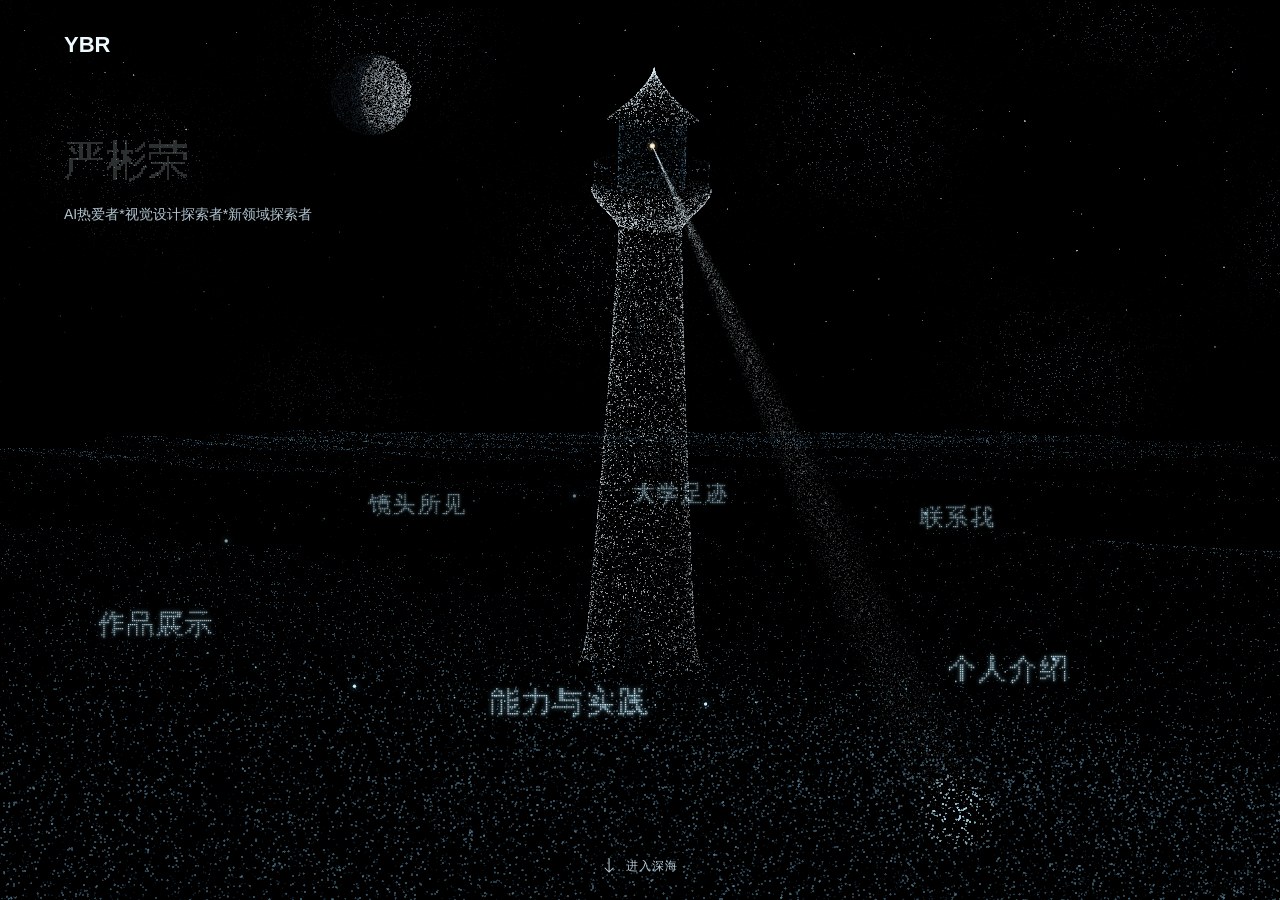
==== commit b0a18111: "Update mobile layouts and interactions" ====
--- a/world-integrated-preview.html
+++ b/world-integrated-preview.html
@@ -50,6 +50,8 @@
 @media(prefers-reduced-motion:reduce){.down-curtain.surface-active,body.world-returning>canvas,body.world-returning>.identity{animation:none}}
 .chapter h2[data-pointer-focus]:focus{outline:none}
 
+.identity-mobile-break{display:none}
+@media(max-width:650px){.identity-mobile-break{display:revert}}
 /* Orbit Images adapted to the six existing destinations. */
 .identity{left:5%;top:clamp(90px,15vh,146px)}
 .identity h1{font-size:clamp(30px,3.25vw,52px);margin-bottom:8px}
@@ -112,9 +114,14 @@
 @media(max-width:650px){
   .identity{top:76px}
   .identity p{font-size:12px;line-height:1.65}
-  .world-links.world-orbit{top:78%;height:clamp(96px,15vh,130px)}
-  .world-orbit a{font-size:clamp(13px,4vw,18px);padding:0 3px}
-  @media(max-height:500px){.world-links.world-orbit{top:75%}.world-orbit a{height:36px;min-height:36px}}
+  .world-links.world-orbit{top:73%;height:clamp(156px,24vh,228px)}
+  .world-orbit a,.world-orbit a.has-particle-label{
+    font-size:clamp(14px,4.2vw,19px);font-weight:700;padding:0 5px;
+    color:#effaff;opacity:1;text-shadow:0 1px 3px #02090f,0 0 6px #02090f;
+  }
+  .world-orbit a.has-particle-label{color:#a3bfd3}
+  .world-orbit a canvas.orbit-label-particles{filter:none}
+  @media(max-height:500px){.world-links.world-orbit{top:69%;height:126px}.world-orbit a{height:44px;min-height:44px}}
   .scroll-world{inset:auto auto max(12px,env(safe-area-inset-bottom)) 50%;transform:translateX(-50%);padding-left:16px}
 }
 @media(max-height:500px) and (orientation:landscape){
@@ -122,43 +129,52 @@
   .world-links.world-orbit{height:100px}
 }
 @media(prefers-reduced-motion:reduce){.world-orbit.is-travelling a.is-departing{animation:none}}
-</style><link rel="stylesheet" href="reading-pill.css"><link rel="stylesheet" href="reading-side-rays.css"><link rel="stylesheet" href="reading-ocean.css"><link rel="stylesheet" href="reading-exhibition.css"><canvas aria-label="粒子夜海、月亮与灯塔"></canvas><header><strong>YBR</strong><span>月光夜航 · 粒子云幕</span></header><div class="identity"><h1 style="visibility:hidden">严彬荣</h1><p>AI热爱者*视觉设计探索者*新领域探索者</p></div><footer><span>悬停文字，观察粒子聚合</span><span>月面／碎月光／云幕 · 暂未接入开场</span></footer><script src="world-lighthouse.js"></script><script>
+</style><link rel="stylesheet" href="reading-pill.css"><link rel="stylesheet" href="reading-side-rays.css"><link rel="stylesheet" href="reading-ocean.css"><link rel="stylesheet" href="reading-exhibition.css"><canvas aria-label="粒子夜海、月亮与灯塔"></canvas><header><strong>YBR</strong><span>月光夜航 · 粒子云幕</span></header><div class="identity"><h1 style="visibility:hidden">严彬荣</h1><p>AI热爱者*视觉设计探索者<br class="identity-mobile-break">*新领域探索者</p></div><footer><span>悬停文字，观察粒子聚合</span><span>月面／碎月光／云幕 · 暂未接入开场</span></footer><script src="world-lighthouse.js"></script><script>
 window.worldOpeningPending=new URLSearchParams(location.search).get('embedded')==='1';
 const cv=document.querySelector('canvas'),reduce=matchMedia('(prefers-reduced-motion: reduce)');const gl=cv.getContext('webgl',{alpha:false,antialias:false});const ctx=gl?createParticleRenderer():null;if(!ctx)document.querySelector('.identity h1').style.visibility='visible';
 function createParticleRenderer(){const vs='attribute vec3 p;attribute vec4 color;uniform vec2 viewport;uniform float density;varying vec4 tint;void main(){gl_Position=vec4(p.x/viewport.x*2.0-1.0,1.0-p.y/viewport.y*2.0,0.0,1.0);gl_PointSize=p.z*density;tint=color;}',frag='precision mediump float;varying vec4 tint;void main(){float r=length(gl_PointCoord-vec2(.5));if(r>.5)discard;gl_FragColor=vec4(tint.rgb,tint.a*(1.0-smoothstep(.3,.5,r)));}';function shader(type,src){const a=gl.createShader(type);gl.shaderSource(a,src);gl.compileShader(a);if(!gl.getShaderParameter(a,gl.COMPILE_STATUS))throw Error(gl.getShaderInfoLog(a));return a}const program=gl.createProgram();gl.attachShader(program,shader(gl.VERTEX_SHADER,vs));gl.attachShader(program,shader(gl.FRAGMENT_SHADER,frag));gl.linkProgram(program);if(!gl.getProgramParameter(program,gl.LINK_STATUS))throw Error(gl.getProgramInfoLog(program));gl.useProgram(program);const buffer=gl.createBuffer();gl.bindBuffer(gl.ARRAY_BUFFER,buffer);for(const [name,size,offset] of [['p',3,0],['color',4,12]]){const at=gl.getAttribLocation(program,name);gl.enableVertexAttribArray(at);gl.vertexAttribPointer(at,size,gl.FLOAT,false,28,offset)}gl.enable(gl.BLEND);gl.blendFunc(gl.SRC_ALPHA,gl.ONE_MINUS_SRC_ALPHA);let vertices=new Float32Array(3000000),cursor=0;const palette=new Map();const viewport=gl.getUniformLocation(program,'viewport'),density=gl.getUniformLocation(program,'density');return {globalAlpha:1,fillStyle:'#000',setTransform(){},fillRect(x,y,w,h){if(w===W&&h===H){cursor=0;gl.viewport(0,0,cv.width,cv.height);gl.clearColor(0,0,0,1);gl.clear(gl.COLOR_BUFFER_BIT);return}let c=palette.get(this.fillStyle);if(!c){const n=parseInt(this.fillStyle.slice(1),16);c=[(n>>16)/255,((n>>8)&255)/255,(n&255)/255];palette.set(this.fillStyle,c)}vertices[cursor++]=x+w/2;vertices[cursor++]=y+h/2;vertices[cursor++]=w;vertices[cursor++]=c[0];vertices[cursor++]=c[1];vertices[cursor++]=c[2];vertices[cursor++]=this.globalAlpha},flush(){gl.uniform2f(viewport,W,H);gl.uniform1f(density,dpr);gl.bufferData(gl.ARRAY_BUFFER,vertices.subarray(0,cursor),gl.DYNAMIC_DRAW);gl.drawArrays(gl.POINTS,0,cursor/7)}}}let W,H,dpr,frame=0;let mouse={x:-1000,y:-1000},view={x:0,y:0};window.addEventListener('pointermove',e=>{mouse={x:e.clientX,y:e.clientY}});document.documentElement.addEventListener('pointerleave',()=>{mouse={x:-1000,y:-1000}});let seed=365;function rand(){seed=(seed*1664525+1013904223)>>>0;return seed/4294967296}const skyPoints=Array.from({length:24000},()=>({x:rand(),y:rand()*.47,r:rand(),z:rand()}));// Fixed sparse stars use their own seed, preserving all existing scene samples.
 const stars=(()=>{let starSeed=7319;const sr=()=>{starSeed=(starSeed*1664525+1013904223)>>>0;return starSeed/4294967296};return Array.from({length:260},()=>({x:sr(),y:.025+sr()*.405,r:sr(),a:sr()}))})();let namePoints=[];const sea=Array.from({length:16000},()=>({x:(rand()-.5)*110,z:2+rand()*115,r:rand(),p:rand()*6.28}));// Perspective-aware foreground sampling: uniformly sample screen depth, then unproject onto the water plane.
 const extraSea=Array.from({length:28000},()=>{const depth=.10+rand()*.52,z=1.86/depth;return {x:(rand()-.5)*z/ .62,z,r:rand(),p:rand()*6.28}});sea.push(...extraSea);
-function resize(){if(!ctx)return;W=innerWidth;H=innerHeight;dpr=Math.min(devicePixelRatio,1.5);cv.width=W*dpr;cv.height=H*dpr;ctx.setTransform(dpr,0,0,dpr,0,0);const nc=document.createElement('canvas');nc.width=400;nc.height=110;const nt=nc.getContext('2d');nt.font=getComputedStyle(document.querySelector('h1')).font;nt.fillText('严彬荣',0,parseFloat(getComputedStyle(document.querySelector('h1')).fontSize)*.95+12);const nd=nt.getImageData(0,0,400,110).data;namePoints=[];for(let y=0;y<110;y+=2)for(let x=0;x<400;x+=2)if(nd[(y*400+x)*4+3]>100)namePoints.push({x,y});if(reduce.matches)draw(0)}function dot(x,y,r,c,alpha=1){x+=view.x;y+=view.y;if(!reduce.matches&&mouse.x>-100){const dx=x-mouse.x,dy=y-mouse.y,distanceSquared=dx*dx+dy*dy;if(distanceSquared>0&&distanceSquared<4225){const dist=Math.sqrt(distanceSquared),force=1-dist/65;x+=dx/dist*force*9;y+=dy/dist*force*9}}ctx.globalAlpha=alpha;ctx.fillStyle=c;ctx.fillRect(x-r,y-r,r*2,r*2)}function swell(x,z,t){return Math.sin(x*.26+z*.34-t*.85)*.42+Math.sin(x*.15-z*.21-t*.57)*.18}function beginParticleFrame(){
+function resize(){if(!ctx)return;W=innerWidth;H=innerHeight;dpr=Math.min(devicePixelRatio,W<=650?1:1.5);cv.width=W*dpr;cv.height=H*dpr;ctx.setTransform(dpr,0,0,dpr,0,0);const nc=document.createElement('canvas');nc.width=400;nc.height=110;const nt=nc.getContext('2d');nt.font=getComputedStyle(document.querySelector('h1')).font;nt.fillText('严彬荣',0,parseFloat(getComputedStyle(document.querySelector('h1')).fontSize)*.95+12);const nd=nt.getImageData(0,0,400,110).data;namePoints=[];for(let y=0;y<110;y+=2)for(let x=0;x<400;x+=2)if(nd[(y*400+x)*4+3]>100)namePoints.push({x,y});if(reduce.matches)draw(0)}function dot(x,y,r,c,alpha=1){x+=view.x;y+=view.y;if(!reduce.matches&&mouse.x>-100){const dx=x-mouse.x,dy=y-mouse.y,distanceSquared=dx*dx+dy*dy;if(distanceSquared>0&&distanceSquared<4225){const dist=Math.sqrt(distanceSquared),force=1-dist/65;x+=dx/dist*force*9;y+=dy/dist*force*9}}ctx.globalAlpha=alpha;ctx.fillStyle=c;ctx.fillRect(x-r,y-r,r*2,r*2)}function swell(x,z,t){return Math.sin(x*.26+z*.34-t*.85)*.42+Math.sin(x*.15-z*.21-t*.57)*.18}function beginParticleFrame(){
   ctx.globalAlpha=1;ctx.fillStyle='#000';ctx.fillRect(0,0,W,H);const vx=mouse.x>-100?(mouse.x/W-.5)*8:0,vy=mouse.x>-100?(mouse.y/H-.5)*5:0;view.x+=((reduce.matches?0:vx)-view.x)*.05;view.y+=((reduce.matches?0:vy)-view.y)*.05;
 }
 function drawSky(t, heightScale = 1){
-  for(const p of skyPoints){const flow=t*(.001+.0015*p.z);const nx=(p.x+flow)%1,ny=p.y+Math.sin(nx*11+t*.12+p.z)*.009;const cloud=.5+.25*Math.sin(nx*12+ny*16-t*.10)+.25*Math.sin(nx*21-ny*12+t*.07);const reading=nx<.36&&ny>.20?.48:1;dot(nx*W,ny*H*heightScale,.30+p.r*.45,cloud>.72?'#83a8c3':'#31516e',(.025+.48*Math.pow(Math.max(0,(cloud-.2)/.8),2))*reading)}
+  for(let i=0;i<skyPoints.length;i+=W<=650?3:1){const p=skyPoints[i];const flow=t*(.001+.0015*p.z);const nx=(p.x+flow)%1,ny=p.y+Math.sin(nx*11+t*.12+p.z)*.009;const cloud=.5+.25*Math.sin(nx*12+ny*16-t*.10)+.25*Math.sin(nx*21-ny*12+t*.07);const reading=nx<.36&&ny>.20?.48:1;dot(nx*W,ny*H*heightScale,.30+p.r*.45,cloud>.72?'#83a8c3':'#31516e',(.025+.48*Math.pow(Math.max(0,(cloud-.2)/.8),2))*reading)}
 }
-let worldDrawFrame=0;
+let worldDrawFrame=0,lastWorldPaint=-Infinity;
 function scheduleWorldDraw(){if(ctx&&!worldDrawFrame)worldDrawFrame=requestAnimationFrame(draw)}
-function draw(ms){worldDrawFrame=0;if(!ctx)return;if(window.worldOpeningPending||document.body.classList.contains("reading")||document.body.classList.contains("reading-portal-active")||document.hidden){window.worldPaused=true;return}window.worldPaused=false;const t=reduce.matches?0:ms/1000;beginParticleFrame();// Correlated cloud movement: no independent random twinkle or star streaks.
+function draw(ms){worldDrawFrame=0;if(!ctx)return;if(window.worldOpeningPending||document.body.classList.contains("reading")||document.body.classList.contains("reading-portal-active")||document.hidden){window.worldPaused=true;return}window.worldPaused=false;if(W<=650&&!reduce.matches&&ms-lastWorldPaint<31){scheduleWorldDraw();return}lastWorldPaint=ms;const t=reduce.matches?0:ms/1000;beginParticleFrame();// Correlated cloud movement: no independent random twinkle or star streaks.
 drawSky(t);
-const sunX=W*(W<=650?.46:.29),sunY=H*(W<=650?.085:.105);
+const sunX=W*(W<=650?.75:.29),sunY=H*(W<=650?.085:.105);
 // Quiet, fixed stars: a few bright points, softened near the moon and identity.
 for(const p of stars){const x=p.x*W,y=p.y*H;const moonDist=Math.hypot((x-sunX)/H,(y-sunY)/H),moonFade=Math.min(1,Math.max(0,(moonDist-.053)/.09));const textFade=p.x<.43&&p.y>.15?.38:1;const horizonFade=Math.min(1,(.46-p.y)/.12);const alpha=(.38+p.a*.38)*moonFade*textFade*horizonFade;dot(x,y,p.r>.95?1.15:p.r>.72?.82:.56,p.r>.95?'#e4eef7':'#a4bfd6',alpha)}
-seed=888;for(let i=0;i<4400;i++){const a=rand()*6.283,r=Math.sqrt(rand()),px=Math.cos(a)*r,py=Math.sin(a)*r;const sphereZ=Math.sqrt(Math.max(0,1-r*r));const light=Math.max(0,px*.75+sphereZ*.52);const crater=.76+.12*Math.sin(px*19+py*11)*Math.sin(py*23-px*8);const cloudShade=.90+.08*Math.sin(t*.12);dot(sunX+px*H*.045,sunY+py*H*.045,.5+rand()*.5,light>.30?'#d9e8f2':'#4a6784',(.10+light*.60)*crater*cloudShade)}
+seed=888;for(let i=0;i<(W<=650?1800:4400);i++){const a=rand()*6.283,r=Math.sqrt(rand()),px=Math.cos(a)*r,py=Math.sin(a)*r;const sphereZ=Math.sqrt(Math.max(0,1-r*r));const light=Math.max(0,px*.75+sphereZ*.52);const crater=.76+.12*Math.sin(px*19+py*11)*Math.sin(py*23-px*8);const cloudShade=.90+.08*Math.sin(t*.12);dot(sunX+px*H*.045,sunY+py*H*.045,.5+rand()*.5,light>.30?'#d9e8f2':'#4a6784',(.10+light*.60)*crater*cloudShade)}
 const horizon=H*.46,f=W<650?W*.95:W*.62;
 const light = lighthouse.pose(W, H, f, horizon, t, swell);
-for (const p of sea) {
-  const wave = swell(p.x, p.z, t);
-  const x = W * .5 + p.x / p.z * f;
-  const y = horizon + (3 + wave) / p.z * f + Math.sin(p.x * .12 + p.z * .21) * 1.5;
+for (let i = 0; i < sea.length; i += W <= 650 ? 3 : 1) {
+  const p = sea[i];
+  let z = p.z;
+  let worldX = p.x;
+  if (W <= 650 && i >= sea.length - extraSea.length) {
+    // Extend the mobile foreground below the viewport to allow for wave lift.
+    const depth = (1.86 / p.z - .10) / .52;
+    z = 3 * f / (H * (.08 + depth * .65));
+    worldX = (p.x / p.z) * z;
+  }
+  const wave = swell(worldX, z, t);
+  const x = W * .5 + worldX / z * f;
+  const y = horizon + (3 + wave) / z * f + Math.sin(worldX * .12 + z * .21) * 1.5;
   if (x < -5 || x > W + 5 || y > H + 5) continue;
   const distanceSquared = ((x - light.spotX) ** 2 + (y - light.spotY) ** 2) / light.radius ** 2;
   const intensity = Math.max(0, 1 - distanceSquared) ** 1.7;
-  const size = Math.min(1.25, .25 + f / p.z * .008) * (p.r * .45 + .7);
+  const size = Math.min(1.25, .25 + f / z * .008) * (p.r * .45 + .7);
   dot(x, y, size, intensity > .16 ? '#a9d7ec' : p.r > .5 ? '#659ab8' : '#2c577e',
     .16 + p.r * .38 + intensity * .48);
 }
 lighthouse.draw(light, dot);
 const nr=document.querySelector('h1').getBoundingClientRect();for(const p of namePoints)dot(nr.left+p.x,nr.top+p.y-12,.8,'#e9f8ff',.95);ctx.globalAlpha=1;ctx.flush();frame++;if(!reduce.matches)scheduleWorldDraw()}window.addEventListener('resize',resize);reduce.onchange=()=>{if(!reduce.matches)scheduleWorldDraw();else draw(0)};window.seaPreviewState=()=>({renderer:'WebGL POINTS',points:skyPoints.length+sea.length,frame});resize();if(!reduce.matches)scheduleWorldDraw();
 </script><script src="content.js"></script><nav class="world-links world-orbit" aria-label="世界栏目入口"><svg class="orbit-track" aria-hidden="true"><ellipse cx="0" cy="0" rx="1" ry="1"/></svg></nav><div class="world-glow-cursor" aria-hidden="true"></div><div id="reading"><div class="reading-react-particles" aria-hidden="true"></div><div class="reading-glow-cursor" aria-hidden="true"></div><div class="reading-side-rays" aria-hidden="true"></div><canvas class="reading-laser" aria-hidden="true"></canvas><div class="reading-beam" aria-hidden="true"></div><nav class="reading-nav pill-nav" data-items="pill" aria-label="内容导航"></nav><main></main><div class="reading-floor" aria-hidden="true"></div></div><div class="reading-portal-transition" aria-hidden="true" hidden></div><div class="down-curtain" aria-hidden="true"></div><button type="button" class="scroll-world" aria-label="进入深海，进入个人介绍长页"><svg viewBox="0 0 16 22" aria-hidden="true"><path d="M8 2v16m-5-5 5 5 5-5" fill="none" stroke="currentColor" stroke-width="1.2"/></svg><span>进入深海</span></button><template id="reading-exhibition-template"><div class="exhibition" id="exhibition" tabindex="-1" aria-label="作品展台">
-<div class="toolbar"><div class="tabs" role="tablist" aria-label="作品分类"><button role="tab" aria-selected="true" id="poster-tab" aria-controls="poster-panel">海报</button><button role="tab" aria-selected="false" id="ppt-tab" aria-controls="ppt-panel" tabindex="-1">PPT</button></div><div class="tools"><div class="immersive-control"><button type="button" class="squish-switch" id="immersive-switch" aria-describedby="immersive-switch-text" role="switch" aria-checked="false" aria-label="沉浸式展台" title="进入沉浸式展台"><span class="squish-switch__track" aria-hidden="true"><span class="squish-switch__thumb"></span></span><span id="immersive-switch-text">点击进入沉浸式界面</span></button></div></div></div>
+<div class="toolbar"><div class="tabs" role="tablist" aria-label="作品分类"><button role="tab" aria-selected="true" id="poster-tab" aria-controls="poster-panel">海报</button><button role="tab" aria-selected="false" id="ppt-tab" aria-controls="ppt-panel" tabindex="-1">PPT</button></div><div class="tools"><div class="immersive-control"><button type="button" class="squish-switch" id="immersive-switch" aria-describedby="immersive-switch-text" role="switch" aria-checked="false" aria-label="沉浸式展台" title="进入沉浸式展台"><span class="squish-switch__track" aria-hidden="true"><span class="squish-switch__thumb"></span></span><span id="immersive-switch-text">点击进入沉浸式界面</span></button></div><button type="button" id="exit" hidden>返回长页</button></div></div>
 <div id="poster-panel" role="tabpanel" aria-labelledby="poster-tab">
 <div class="art-space">
 <div class="catalogue" id="catalogue" aria-label="横向作品列表"><div class="rail" id="rail"></div></div>
--- a/reading-ocean.css
+++ b/reading-ocean.css
@@ -101,8 +101,8 @@
 
 #reading[data-laser-fallback] .reading-beam { position: fixed; }
 @media (max-width: 760px) {
-  #reading { --track-x: calc(100% - 6.5rem); }
-  #reading main { padding-right: 6.5rem; }
+  #reading { --track-x: calc(100% - 12px); }
+  #reading main { padding-right: 0; }
   #reading .chapter { padding-top: 65px; }
   .reading-nav { --pn-x: 8px; --pn-inner: clamp(27px, 8vh, 46px); }
   .reading-nav[data-items="pill"] .pill-nav__item { font-size: 12px; }
@@ -229,3 +229,45 @@
   transform: translate(-50%, -50%);
   animation: none;
 }
+
+@media (max-width: 760px) {
+  #reading .reading-laser, #reading .reading-beam { opacity: .18; }
+  #reading .reading-side-rays { width: 55vw; height: 38vh; }
+  #reading .reading-nav {
+    inset: auto 0 0;
+    display: grid;
+    grid-template-columns: repeat(4, minmax(0, 1fr));
+    padding: 4px max(8px, env(safe-area-inset-right))
+      max(4px, env(safe-area-inset-bottom)) max(8px, env(safe-area-inset-left));
+    background: #071722f5;
+    border-top: 1px solid #73c9de45;
+  }
+  #reading .reading-nav .pill-nav__slot {
+    position: static;
+    transform: none;
+    height: auto;
+    opacity: 1;
+    visibility: visible;
+    pointer-events: auto;
+  }
+  #reading .reading-nav .pill-nav__item {
+    display: grid;
+    place-items: center;
+    width: 100%;
+    min-height: 44px;
+    padding: 3px;
+    color: #e7feff;
+    text-align: center;
+  }
+  #reading .reading-nav .pill-nav__face { animation: none; }
+  #reading .reading-nav .pill-nav__slot[data-on] { background: #163344; }
+  #reading .reading-nav .reading-label-text { display: inline; opacity: 1; visibility: visible; }
+  #reading .reading-nav .reading-label-stroke { display: none; }
+  #reading:has(#exhibition.immersed) .reading-nav { display: none; }
+}
+
+@media (max-width: 650px), (pointer: coarse) {
+  .reading-portal-water {
+    background: radial-gradient(ellipse at 46% 36%, #8cf5ed, #226ea1 35%, #0b1838 72%);
+  }
+}
--- a/reading-exhibition.css
+++ b/reading-exhibition.css
@@ -243,3 +243,23 @@
     content: none;
   }
 }
+
+#reading #exit { display: none; }
+
+@media (max-width: 760px), (pointer: coarse) {
+  #reading #exhibition.immersed {
+    padding: env(safe-area-inset-top) env(safe-area-inset-right)
+      env(safe-area-inset-bottom) env(safe-area-inset-left);
+    overflow-y: auto;
+  }
+  #reading #exhibition.immersed .toolbar { flex: 0 0 auto; }
+  #reading #exhibition.immersed .immersive-control { display: none; }
+  #reading #exit:not([hidden]) {
+    display: block;
+    min-height: 44px;
+    padding: 0 12px;
+    border: 1px solid currentColor;
+    border-radius: 4px;
+    white-space: nowrap;
+  }
+}
--- a/assets/site-galleries.css
+++ b/assets/site-galleries.css
@@ -1 +1,16 @@
 .chroma-grid{--chroma-x: -9999px;--chroma-y: -9999px;--chroma-power: 0;position:relative;width:100%;box-sizing:border-box;-webkit-tap-highlight-color:transparent}.chroma-grid.has-frame{padding:10px;border-radius:calc(var(--chroma-radius) + 10px);background:var(--chroma-frame);box-shadow:var(--chroma-frame-shadow);-webkit-backdrop-filter:blur(20px) saturate(1.6);backdrop-filter:blur(20px) saturate(1.6)}.chroma-frame-rim{position:absolute;inset:0;border-radius:inherit;box-shadow:inset 0 0 0 1px var(--chroma-frame-edge),inset 0 1px 0 var(--chroma-frame-highlight);pointer-events:none}.chroma-grid-inner{display:grid;gap:var(--chroma-gap);grid-template-columns:repeat(auto-fill,minmax(min(100%,max(var(--chroma-min),calc((100% - (var(--chroma-cols) - 1) * var(--chroma-gap)) / var(--chroma-cols)))),1fr))}.chroma-card{position:relative;display:flex;flex-direction:column;gap:10px;min-width:0;padding:8px;box-sizing:border-box;border-radius:var(--chroma-radius);background:var(--chroma-tile);box-shadow:var(--chroma-tile-shadow);color:var(--chroma-ink);text-decoration:none;overflow:hidden;isolation:isolate;transition:filter .25s ease}.chroma-card:hover{filter:var(--chroma-hover)}a.chroma-card:active{filter:var(--chroma-press)}a.chroma-card:focus-visible{outline:2px solid var(--chroma-ink);outline-offset:2px}.chroma-wash,.chroma-color,.chroma-card-glow{-webkit-mask-image:radial-gradient(circle var(--chroma-r) at calc(var(--chroma-x) - var(--chroma-ox, 0px)) calc(var(--chroma-y) - var(--chroma-oy, 0px)),var(--chroma-stops));mask-image:radial-gradient(circle var(--chroma-r) at calc(var(--chroma-x) - var(--chroma-ox, 0px)) calc(var(--chroma-y) - var(--chroma-oy, 0px)),var(--chroma-stops))}.chroma-wash{position:absolute;inset:0;z-index:0;pointer-events:none;background:radial-gradient(130% 70% at 50% 100%,var(--chroma-accent),transparent 72%);opacity:calc(var(--chroma-glow) * var(--chroma-power) * .45)}.chroma-media{position:relative;z-index:1;aspect-ratio:var(--chroma-ratio);border-radius:max(0px,calc(var(--chroma-radius) - 8px));overflow:hidden;background:var(--chroma-well)}.chroma-media img{position:absolute;inset:0;display:block;width:100%;height:100%;object-fit:cover;user-select:none;-webkit-user-drag:none}.chroma-mono{filter:grayscale(var(--chroma-gray)) brightness(calc(1 - var(--chroma-dim)))}.chroma-color{opacity:var(--chroma-power)}.chroma-media-rim{position:absolute;inset:0;border-radius:inherit;box-shadow:inset 0 0 0 1px var(--chroma-media-edge);pointer-events:none}.chroma-info{position:relative;z-index:1;display:flex;flex-direction:column;gap:2px;min-width:0;padding:2px 6px 4px}.chroma-title{overflow:hidden;font-size:15px;font-weight:600;line-height:1.3;letter-spacing:-.01em;text-overflow:ellipsis;white-space:nowrap}.chroma-subtitle{overflow:hidden;font-size:13px;line-height:1.35;color:var(--chroma-muted);text-overflow:ellipsis;white-space:nowrap}.chroma-card-rim,.chroma-card-glow{position:absolute;inset:0;z-index:2;border-radius:inherit;pointer-events:none}.chroma-card-rim{box-shadow:inset 0 0 0 1px var(--chroma-tile-edge),inset 0 1px 0 var(--chroma-tile-highlight)}.chroma-card-glow{box-shadow:inset 0 0 0 1px var(--chroma-accent),inset 0 0 16px -8px var(--chroma-accent);opacity:calc(var(--chroma-border) * var(--chroma-power))}.chroma-grid[data-reveal=card] .chroma-wash,.chroma-grid[data-reveal=card] .chroma-color,.chroma-grid[data-reveal=card] .chroma-card-glow{-webkit-mask-image:none;mask-image:none;opacity:0;transition:opacity var(--chroma-fade) ease}.chroma-grid[data-reveal=card] .chroma-card:hover .chroma-wash{opacity:calc(var(--chroma-glow) * .45);transition-duration:.3s}.chroma-grid[data-reveal=card] .chroma-card:hover .chroma-color{opacity:1;transition-duration:.3s}.chroma-grid[data-reveal=card] .chroma-card:hover .chroma-card-glow{opacity:var(--chroma-border);transition-duration:.3s}@scope (#photography-gallery){.sphere-root{position:relative;width:100%;height:100%;--radius: 520px;--viewer-pad: 72px;--circ: calc(var(--radius) * 3.14);--rot-y: calc((360deg / var(--segments-x)) / 2);--rot-x: calc((360deg / var(--segments-y)) / 2);--item-width: calc(var(--circ) / var(--segments-x));--item-height: calc(var(--circ) / var(--segments-y))}.sphere-root *{box-sizing:border-box}.sphere,.item,.item__image{transform-style:preserve-3d}main.sphere-main{position:absolute;inset:0;display:grid;place-items:center;overflow:hidden;touch-action:none;user-select:none;-webkit-user-select:none;background:var(--overlay-blur-color, #120f17)}.stage{width:100%;height:100%;display:grid;place-items:center;perspective:calc(var(--radius) * 2);perspective-origin:50% 50%;contain:layout paint size}.sphere{transform:translateZ(calc(var(--radius) * -1));will-change:transform}.overlay,.overlay--blur{position:absolute;inset:0;margin:auto;z-index:3;pointer-events:none}.overlay{background-image:radial-gradient(rgba(235,235,235,0) 65%,var(--overlay-blur-color, #120F17) 100%)}.overlay--blur{-webkit-mask-image:radial-gradient(rgba(235,235,235,0) 70%,var(--overlay-blur-color, #120F17) 90%);mask-image:radial-gradient(rgba(235,235,235,0) 70%,var(--overlay-blur-color, #120F17) 90%);backdrop-filter:blur(3px)}.item{width:calc(var(--item-width) * var(--item-size-x));height:calc(var(--item-height) * var(--item-size-y));position:absolute;inset:-999px;margin:auto;transform-origin:50% 50%;backface-visibility:hidden;transition:transform .3s;transform:rotateY(calc(var(--rot-y) * (var(--offset-x) + ((var(--item-size-x) - 1) / 2)) + var(--rot-y-delta, 0deg))) rotateX(calc(var(--rot-x) * (var(--offset-y) - ((var(--item-size-y) - 1) / 2)) + var(--rot-x-delta, 0deg))) translateZ(var(--radius))}.item__image{position:absolute;display:block;inset:5px;border-radius:var(--tile-radius, 12px);background:var(--overlay-blur-color, #120f17);overflow:hidden;backface-visibility:hidden;transition:transform .3s;cursor:pointer;-webkit-tap-highlight-color:transparent;touch-action:manipulation;pointer-events:auto;-webkit-transform:translateZ(0);transform:translateZ(0)}.item__image:focus{outline:none}.item__image img{width:100%;height:100%;object-fit:cover;pointer-events:none;backface-visibility:hidden;filter:var(--image-filter, none)}.viewer{position:absolute;inset:0;z-index:20;pointer-events:none;display:flex;align-items:center;justify-content:center;padding:var(--viewer-pad)}.viewer .frame{height:100%;aspect-ratio:1;border-radius:var(--enlarge-radius, 32px);display:flex}@media (max-aspect-ratio: 1/1){.viewer .frame{height:auto;width:100%}}.viewer .scrim{position:absolute;inset:0;z-index:10;background:#0006;pointer-events:none;opacity:0;transition:opacity .5s ease;backdrop-filter:blur(3px)}.sphere-root[data-enlarging=true] .viewer .scrim{opacity:1;pointer-events:all}.viewer .enlarge{position:absolute;z-index:30;border-radius:var(--enlarge-radius, 32px);overflow:hidden;transition:transform .5s ease,opacity .5s ease;transform-origin:top left;box-shadow:0 10px 30px #00000059}.viewer .enlarge img{width:100%;height:100%;object-fit:cover;filter:var(--image-filter, none)}.sphere-root .enlarge-closing img{filter:var(--image-filter, none)}.edge-fade{position:absolute;left:0;right:0;height:120px;z-index:5;pointer-events:none;background:linear-gradient(to bottom,transparent,var(--overlay-blur-color, #120F17))}.edge-fade--top{top:0;transform:rotate(180deg)}.edge-fade--bottom{bottom:0}}#photography-gallery{position:relative;width:100%;height:min(76vh,680px);min-height:340px;overflow:hidden;opacity:0;transition:opacity .65s ease}#photography-gallery.gallery-visible{opacity:1}@media (min-width: 1000px){#photography-gallery{width:calc(100% + 12vw);margin-inline-start:-4vw}}#reading #exhibition[data-piece=additional] .feature h2{font:650 clamp(26px,4vw,62px)/1.2 "Microsoft YaHei",sans-serif}#reading #photography-gallery .sphere-main{position:absolute;inset:0;padding:0;background:transparent;touch-action:pan-y}#photography-gallery :is(.overlay,.overlay--blur,.edge-fade){display:none}#photography-gallery .item__image{touch-action:pan-y}.ppt-downloads{display:flex;flex-wrap:wrap;gap:12px 22px;list-style:none;padding:0}.ppt-preview{width:min(92vw,1050px);max-height:94vh;padding:14px;background:#0c1820;color:#e7f5ff;border:1px solid #3b6679}.ppt-preview::backdrop{background:#03090de6}.ppt-preview img{display:block;width:100%;max-height:72vh;object-fit:contain}.ppt-preview-toolbar{display:flex;flex-wrap:wrap;align-items:center;gap:10px;padding:8px 0}#reading .ppt-preview button{position:static;width:auto;height:auto;color:inherit;border:1px solid #577b89;padding:5px 10px}#reading .ppt-preview button:disabled{opacity:.5}@media (prefers-reduced-motion: reduce){#photography-gallery{transition:none}}
+
+@media (max-width: 760px) {
+  #photography-gallery {
+    width: 100vw;
+    margin-inline-start: -9vw;
+    height: clamp(420px, 76svh, 720px);
+    overflow: clip;
+  }
+}
+@media (max-width: 650px) {
+  #photography-gallery { margin-inline-start: -7vw; }
+}
+@media (max-width: 760px) and (orientation: landscape) {
+  #photography-gallery { height: max(300px, 80svh); }
+}
